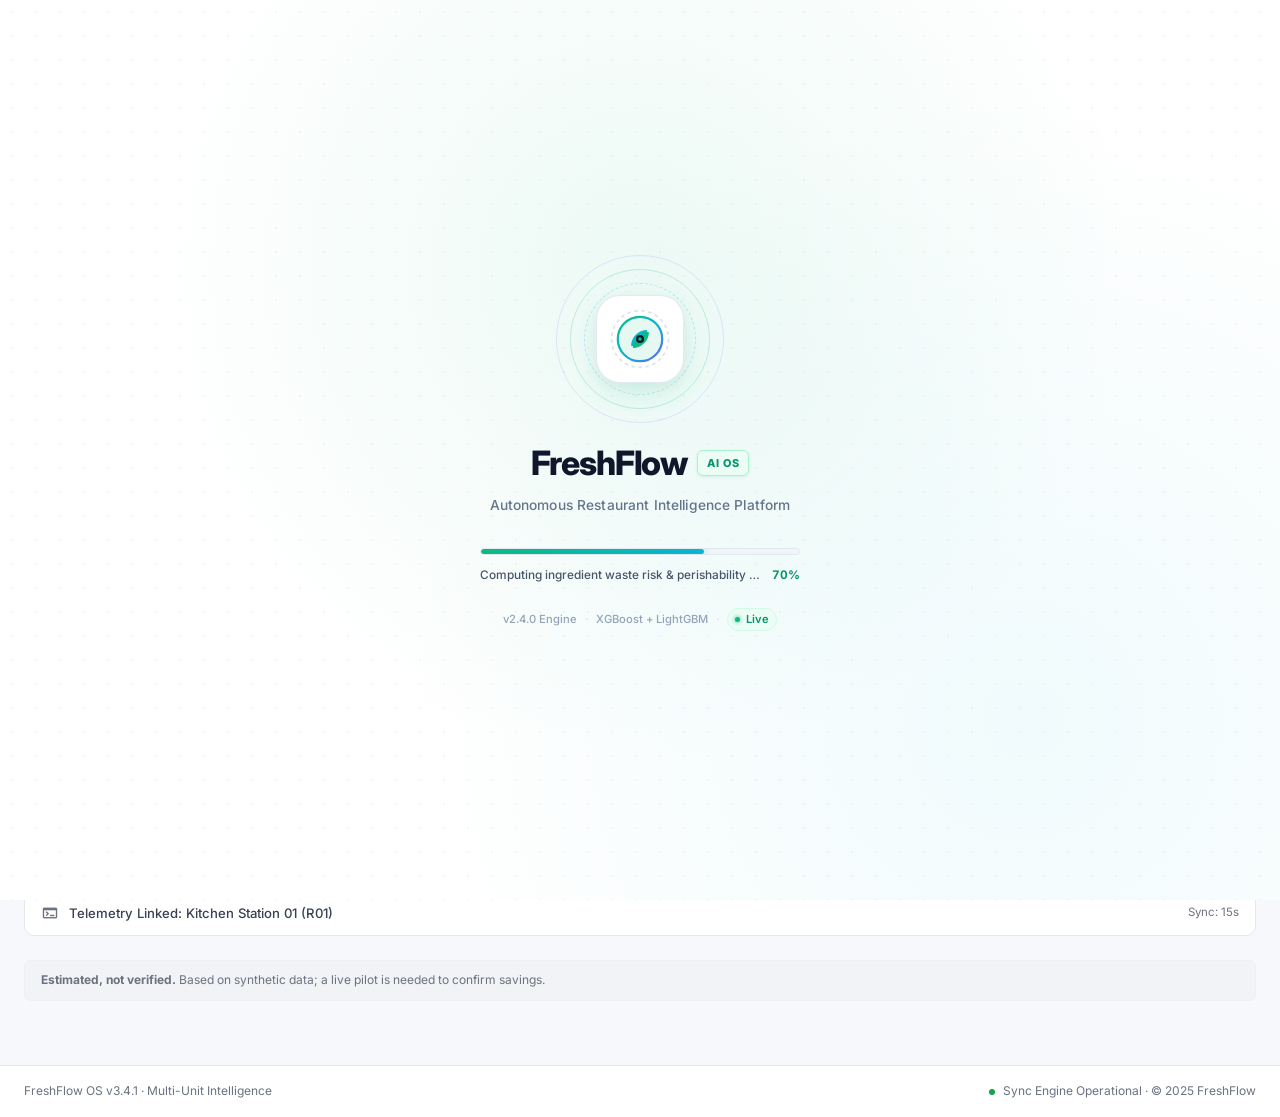
==== static/index.html @ 27aceacf "feat: FreshFlow AI restaurant intelligence platform with ML forecasting, executive dashboard, and li" ====
<!DOCTYPE html>
<html lang="en">
<head>
  <meta charset="utf-8"/>
  <meta name="viewport" content="width=device-width, initial-scale=1.0"/>
  <title>FreshFlow — Restaurant Intelligence</title>
  <meta name="description" content="FreshFlow ML-powered restaurant operations: demand forecasting, waste prevention, and intelligent purchasing."/>
  <link rel="preconnect" href="https://fonts.googleapis.com"/>
  <link rel="preconnect" href="https://fonts.gstatic.com" crossorigin=""/>
  <link href="https://fonts.googleapis.com/css2?family=Inter:wght@300;400;500;600;700&display=swap" rel="stylesheet"/>
  <link href="https://fonts.googleapis.com/css2?family=Material+Symbols+Outlined:opsz,wght,FILL,GRAD@20..48,100..700,0..1,-50..200" rel="stylesheet"/>
  <link href="/static/styles.css" rel="stylesheet"/>
</head>
<body>

<!-- APP LAUNCH SCREEN (3-Second Animated App Startup Symbol) -->
<div id="appLaunchScreen" class="app-launch-screen">
  <div class="launch-content">
    <div class="launch-symbol-container">
      <div class="launch-pulse-ring ring-1"></div>
      <div class="launch-pulse-ring ring-2"></div>
      <div class="launch-pulse-ring ring-3"></div>
      <div class="launch-symbol">
        <svg viewBox="0 0 72 72" fill="none" xmlns="http://www.w3.org/2000/svg" class="launch-svg">
          <defs>
            <linearGradient id="flowGrad" x1="0%" y1="0%" x2="100%" y2="100%">
              <stop offset="0%" stop-color="#10b981"/>
              <stop offset="50%" stop-color="#06b6d4"/>
              <stop offset="100%" stop-color="#6366f1"/>
            </linearGradient>
            <filter id="glowFilter" x="-20%" y="-20%" width="140%" height="140%">
              <feGaussianBlur stdDeviation="3" result="blur"/>
              <feComposite in="SourceGraphic" in2="blur" operator="over"/>
            </filter>
          </defs>
          <circle cx="36" cy="36" r="32" stroke="rgba(15, 23, 42, 0.12)" stroke-width="2" stroke-dasharray="4 4" class="launch-ring-spin"/>
          <circle cx="36" cy="36" r="25" fill="rgba(16, 185, 129, 0.1)" stroke="url(#flowGrad)" stroke-width="2.5" class="launch-ring-pulse"/>
          <path d="M26 44C26 34.0589 34.0589 26 44 26V32C37.3726 32 32 37.3726 32 44H26Z" fill="url(#flowGrad)"/>
          <path d="M46 28C46 37.9411 37.9411 46 28 46V40C34.6274 40 40 34.6274 40 28H46Z" fill="#10b981"/>
          <circle cx="36" cy="36" r="4.5" fill="#0f172a"/>
          <circle cx="36" cy="36" r="2" fill="#10b981"/>
        </svg>
      </div>
    </div>

    <div class="launch-brand">
      <div class="launch-title-row">
        <h1 class="launch-title">FreshFlow</h1>
        <span class="launch-ai-tag">AI OS</span>
      </div>
      <p class="launch-subtitle">Autonomous Restaurant Intelligence Platform</p>
    </div>

    <div class="launch-progress-wrap">
      <div class="launch-progress-bar">
        <div id="launchProgressFill" class="launch-progress-fill"></div>
      </div>
      <div class="launch-status-row">
        <span id="launchStatusText" class="launch-status-text">Initializing neural forecasting models...</span>
        <span id="launchPercent" class="launch-percent">0%</span>
      </div>
    </div>

    <div class="launch-meta">
      <span>v2.4.0 Engine</span>
      <span class="launch-meta-dot">·</span>
      <span>XGBoost + LightGBM</span>
      <span class="launch-meta-dot">·</span>
      <span class="launch-live-badge"><span class="badge-dot"></span>Live</span>
    </div>
  </div>
</div>

<!-- NATIVE APP SYSTEM BAR -->
<div class="app-system-bar">
  <div style="display:flex;align-items:center;gap:1rem;">
    <span class="sys-pill"><span class="sys-dot"></span> FRESHFLOW AI ENGINE v2.4</span>
    <span style="opacity:0.6;">·</span>
    <span style="opacity:0.8;">RESTAURANT INTELLIGENCE OS</span>
  </div>
  <div style="display:flex;align-items:center;gap:1rem;">
    <button class="replay-btn" type="button" onclick="window.triggerAppLaunch(3000)" title="Replay 3-second app startup animation">
      <span class="material-symbols-outlined" style="font-size:12px;">play_circle</span>
      Replay App Splash
    </button>
    <a href="/dashboard" class="replay-btn" style="text-decoration:none;" title="View Executive Dashboard"><span>Executive Dashboard &rarr;</span></a>
  </div>
</div>

<!-- HEADER -->
<header class="site-header">
  <div class="header-inner">
    <div class="header-row1">
      <div style="display:flex;align-items:center;gap:1.25rem;">
        <div class="brand" onclick="app.switchTab('home')">
          <div class="brand-icon"><span class="material-symbols-outlined" style="font-size:18px;">update</span></div>
          <div>
            <div class="brand-name">FreshFlow</div>
            <div class="brand-sub">Restaurant Intelligence</div>
          </div>
        </div>
        <span class="status-pill" style="display:none;" id="statusPill">
          <span class="status-dot"></span> ML Online
        </span>
        <span class="status-pill">
          <span class="status-dot"></span> ML Online
        </span>
      </div>

      <div class="header-actions">
        <select id="restaurantSelect" class="rest-select">
          <option value="R01">Restaurant A</option>
          <option value="R02">Restaurant B</option>
          <option value="all">All Locations</option>
        </select>
        <button id="btnRunAnalysis" class="btn btn-primary" type="button">
          <span class="material-symbols-outlined" style="font-size:16px;">refresh</span>
          Run Analysis
        </button>
        <button class="btn btn-ghost btn-icon" type="button" title="Notifications">
          <span class="material-symbols-outlined" style="font-size:18px;">notifications</span>
        </button>
        <div style="width:32px;height:32px;border-radius:50%;background:var(--accent);color:#fff;display:flex;align-items:center;justify-content:center;">
          <span class="material-symbols-outlined" style="font-size:16px;">person</span>
        </div>
      </div>
    </div>

    <nav class="tab-bar" id="mainNav">
      <button class="tab-btn active" data-tab="home" type="button">Home</button>
      <button class="tab-btn" data-tab="stock" type="button">Stock</button>
      <button class="tab-btn" data-tab="forecast" type="button">Forecast</button>
      <button class="tab-btn" data-tab="actions" type="button">
        Actions <span id="pendingActionsBadge" class="tab-badge">0</span>
      </button>
      <button class="tab-btn" data-tab="analytics" type="button">Analytics</button>
    </nav>
  </div>
</header>

<!-- MAIN -->
<main class="main-wrap">

  <!-- ======= TAB: HOME ======= -->
  <section id="tab-home" class="tab-content active">

    <!-- Page header -->
    <div class="page-header scroll-reveal">
      <div>
        <p style="font-size:0.72rem;font-weight:600;text-transform:uppercase;letter-spacing:0.06em;color:var(--text-3);margin-bottom:0.25rem;">
          Daily Intelligence &nbsp;·&nbsp; <span id="reportAsOfDate">—</span>
        </p>
        <h1 class="page-title">Tomorrow's Plan</h1>
        <p class="page-sub">Planning date: <strong id="reportPlanningDate">—</strong></p>
      </div>
      <div class="page-actions">
        <button id="btnQuickRefresh" class="btn btn-outline" type="button">
          <span class="material-symbols-outlined" style="font-size:15px;">refresh</span> Refresh
        </button>
        <button class="btn btn-outline" type="button" onclick="window.print()">
          <span class="material-symbols-outlined" style="font-size:15px;">ios_share</span> Export
        </button>
      </div>
    </div>

    <!-- KPIs -->
    <div class="kpi-grid">
      <div class="kpi-card scroll-reveal delay-1">
        <div class="kpi-label">Predicted Orders</div>
        <div id="kpiPredictedOrders" class="kpi-value">—</div>
        <div class="kpi-foot">
          <span>Dish demand forecast</span>
          <span class="kpi-trend up">↑ 8.4%</span>
        </div>
      </div>
      <div class="kpi-card scroll-reveal delay-2">
        <div class="kpi-label">At-Risk Ingredients</div>
        <div id="kpiIngredientsAtRisk" class="kpi-value danger">—</div>
        <div class="kpi-foot">
          <span>Expiry within 3 days</span>
          <span style="color:var(--danger);font-weight:600;">Action needed</span>
        </div>
      </div>
      <div class="kpi-card scroll-reveal delay-3">
        <div class="kpi-label">Recommended Purchase</div>
        <div id="kpiPurchaseValue" class="kpi-value">—</div>
        <div class="kpi-foot">
          <span>PO cutoff 07:00 AM</span>
          <span>Auto-drafted</span>
        </div>
      </div>
      <div class="kpi-card scroll-reveal delay-4">
        <div class="kpi-label">Waste Avoided (Est.)</div>
        <div id="kpiWasteAvoided" class="kpi-value success">—</div>
        <div class="kpi-foot">
          <span>Confidence Index</span>
          <span class="kpi-trend up" style="color:var(--success);">94.2%</span>
        </div>
      </div>
    </div>

    <!-- Priority banner -->
    <div class="priority-banner scroll-reveal">
      <div style="flex:1;min-width:0;">
        <div class="priority-tag">↑ Top Priority Recommendation</div>
        <div class="priority-title" id="priorityActionTitle">Loading…</div>
        <div class="priority-sub" id="priorityActionWhy">—</div>
      </div>
      <div style="display:flex;align-items:center;gap:1.25rem;flex-shrink:0;flex-wrap:wrap;">
        <div>
          <div style="font-size:0.67rem;color:var(--text-3);font-weight:600;text-transform:uppercase;letter-spacing:0.06em;">Avoidable Exposure</div>
          <div id="priorityActionCost" class="priority-cost">—</div>
        </div>
        <button class="btn btn-primary" onclick="app.switchTab('actions')" type="button">
          Review Actions <span class="material-symbols-outlined" style="font-size:14px;">arrow_forward</span>
        </button>
      </div>
    </div>

    <!-- Two column: risk + forecast preview -->
    <div class="two-col scroll-reveal">
      <!-- Waste risk -->
      <div class="card">
        <div class="card-header">
          <span class="card-title">
            <span style="width:7px;height:7px;border-radius:50%;background:var(--danger);display:inline-block;"></span>
            Highest Waste Risk
          </span>
          <button class="card-link" onclick="app.switchTab('stock')" type="button">
            View All <span class="material-symbols-outlined" style="font-size:13px;">arrow_forward</span>
          </button>
        </div>
        <div class="acc-list" id="homeRiskList">
          <div style="padding:2rem;text-align:center;color:var(--text-3);font-size:0.82rem;">Loading…</div>
        </div>
      </div>

      <!-- Demand forecast -->
      <div class="card">
        <div class="card-header">
          <span class="card-title">
            <span style="width:7px;height:7px;border-radius:50%;background:var(--accent);display:inline-block;"></span>
            High Demand Dishes
          </span>
          <button class="card-link" onclick="app.switchTab('forecast')" type="button">
            View All <span class="material-symbols-outlined" style="font-size:13px;">arrow_forward</span>
          </button>
        </div>
        <div class="acc-list" id="homeForecastList">
          <div style="padding:2rem;text-align:center;color:var(--text-3);font-size:0.82rem;">Loading…</div>
        </div>
      </div>
    </div>

    <!-- Demand histogram -->
    <div class="card chart-card scroll-reveal">
      <div class="card-header">
        <span class="card-title">Hourly Demand Distribution</span>
        <span style="font-size:0.72rem;color:var(--text-3);">vs Kitchen Prep Window</span>
      </div>
      <div class="chart-bars" id="demandHistogram">
        <!-- Bars injected below -->
      </div>
      <div class="chart-labels" id="demandHistogramLabels"></div>
    </div>

    <!-- Telemetry strip -->
    <div style="display:flex;align-items:center;justify-content:space-between;padding:0.75rem 1rem;background:var(--bg-card);border:1px solid var(--border);border-radius:var(--radius-md);margin-bottom:1.5rem;" class="scroll-reveal">
      <div style="display:flex;align-items:center;gap:0.65rem;">
        <span class="material-symbols-outlined" style="color:var(--text-3);font-size:18px;">terminal</span>
        <span style="font-size:0.82rem;font-weight:500;color:var(--text-2);">Telemetry Linked: Kitchen Station 01 (R01)</span>
      </div>
      <span style="font-size:0.72rem;color:var(--text-3);">Sync: 15s</span>
    </div>

    <div class="disclaimer scroll-reveal" id="reportNoteText">
      <strong>Estimated, not verified.</strong> Based on synthetic data; a live pilot is needed to confirm savings.
    </div>
  </section>


  <!-- ======= TAB: STOCK ======= -->
  <section id="tab-stock" class="tab-content">
    <div class="page-header scroll-reveal">
      <div>
        <h1 class="page-title">Stock &amp; Expiry</h1>
        <p class="page-sub">Risk-scored closing stock and shelf-life tracker</p>
      </div>
      <div class="page-actions">
        <button class="btn btn-outline" onclick="app.openModal('modalAddStock')" type="button">
          <span class="material-symbols-outlined" style="font-size:15px;">add_box</span> Add Stock
        </button>
        <button class="btn btn-danger-outline" onclick="app.openModal('modalRecordWaste')" type="button">
          <span class="material-symbols-outlined" style="font-size:15px;">delete</span> Log Waste
        </button>
      </div>
    </div>

    <div class="filter-row scroll-reveal">
      <div class="search-input-wrap">
        <span class="material-symbols-outlined" style="font-size:16px;color:var(--text-4);">search</span>
        <input id="inventorySearch" type="text" placeholder="Search ingredient…"/>
      </div>
      <select id="inventoryCategoryFilter" class="form-select">
        <option value="all">All Categories</option>
        <option value="Dairy">Dairy</option>
        <option value="Produce">Produce</option>
        <option value="Dry">Dry Goods</option>
      </select>
      <select id="inventoryRiskFilter" class="form-select">
        <option value="all">All Risk Levels</option>
        <option value="High">High Risk</option>
        <option value="Medium">Medium Risk</option>
        <option value="Low">Low Risk</option>
      </select>
    </div>

    <div class="card scroll-reveal">
      <div class="card-header">
        <span class="card-title">Inventory — <span id="stockCountLabel" style="color:var(--text-3);font-weight:400;">all items</span></span>
      </div>
      <div class="acc-list" id="inventoryAccList">
        <div style="padding:2.5rem;text-align:center;color:var(--text-3);font-size:0.82rem;">Loading stock balances…</div>
      </div>
    </div>
  </section>


  <!-- ======= TAB: FORECAST ======= -->
  <section id="tab-forecast" class="tab-content">
    <div class="page-header scroll-reveal">
      <div>
        <h1 class="page-title">Demand &amp; Prep Forecast</h1>
        <p class="page-sub">Poisson + Quantile Regressor · 80% confidence intervals</p>
      </div>
      <div class="page-actions">
        <button class="btn btn-outline" onclick="app.toggleSimulator()" type="button">
          <span class="material-symbols-outlined" style="font-size:15px;">tune</span> What-If Simulator
        </button>
      </div>
    </div>

    <!-- Simulator (collapsed by default) -->
    <div id="simulatorCard" class="card section-gap" style="display:none;">
      <div class="card-header">
        <span class="card-title">
          <span class="material-symbols-outlined" style="font-size:16px;color:var(--text-3);">psychology</span>
          What-If Demand Simulator
        </span>
        <button class="btn btn-ghost btn-sm" onclick="app.toggleSimulator()" type="button">Close</button>
      </div>
      <div style="padding:1.25rem;">
        <div style="display:grid;grid-template-columns:repeat(auto-fit,minmax(170px,1fr));gap:0.85rem;margin-bottom:1rem;">
          <div class="form-group">
            <label class="form-label">Restaurant</label>
            <select id="simRestId" class="form-select-full">
              <option value="R01">Restaurant A</option>
              <option value="R02">Restaurant B</option>
            </select>
          </div>
          <div class="form-group">
            <label class="form-label">Dish</label>
            <select id="simDishId" class="form-select-full">
              <option value="D01">Paneer Tikka</option>
              <option value="D02">Dal Makhani</option>
              <option value="D03">Veg Biryani</option>
              <option value="D04">Butter Naan</option>
              <option value="D05">Chole Bhature</option>
              <option value="D06">Palak Paneer</option>
              <option value="D07">Jeera Rice</option>
              <option value="D08">Masala Dosa</option>
              <option value="D09">Veg Thali</option>
              <option value="D10">Samosa Chaat</option>
            </select>
          </div>
          <div class="form-group">
            <label class="form-label">Target Date</label>
            <input id="simDate" type="date" value="2026-01-01" class="form-input"/>
          </div>
          <div class="form-group">
            <label class="form-label">Selling Price (₹)</label>
            <input id="simPrice" type="number" placeholder="Default list price" class="form-input"/>
          </div>
          <div class="form-group">
            <label class="form-label">Avg Temp (°C)</label>
            <input id="simTemp" type="number" value="24.0" step="0.5" class="form-input"/>
          </div>
          <div class="form-group">
            <label class="form-label">Rainfall (mm)</label>
            <input id="simRain" type="number" value="0.0" step="1.0" class="form-input"/>
          </div>
          <div class="form-group" style="justify-content:flex-end;gap:0.5rem;padding-top:1.25rem;">
            <label style="display:flex;align-items:center;gap:0.4rem;font-size:0.78rem;cursor:pointer;">
              <input id="simPromo" type="checkbox"/> Promo Active
            </label>
            <label style="display:flex;align-items:center;gap:0.4rem;font-size:0.78rem;cursor:pointer;">
              <input id="simHoliday" type="checkbox"/> Holiday
            </label>
          </div>
        </div>
        <div style="display:flex;justify-content:flex-end;">
          <button id="btnRunSimulator" class="btn btn-primary" onclick="app.runDemandSimulator()" type="button">
            <span class="material-symbols-outlined" style="font-size:15px;">play_arrow</span> Run Prediction
          </button>
        </div>
        <div id="simResultBox" style="display:none;margin-top:1rem;padding:1rem;background:var(--bg-subtle);border-radius:var(--radius-md);border:1px solid var(--border-light);">
          <div style="display:flex;justify-content:space-between;align-items:center;margin-bottom:0.75rem;">
            <span id="simResultDishName" style="font-weight:600;font-size:0.9rem;color:var(--text-1);">—</span>
            <span id="simResultConfidence" class="badge badge-dark">—</span>
          </div>
          <div style="display:grid;grid-template-columns:repeat(auto-fit,minmax(130px,1fr));gap:0.75rem;text-align:center;">
            <div><div style="font-size:0.65rem;color:var(--text-4);font-weight:600;text-transform:uppercase;letter-spacing:0.05em;">Median</div><div id="simResultMedian" style="font-size:1.5rem;font-weight:700;color:var(--text-1);">—</div></div>
            <div><div style="font-size:0.65rem;color:var(--text-4);font-weight:600;text-transform:uppercase;letter-spacing:0.05em;">80% Range</div><div id="simResultRange" style="font-size:1.5rem;font-weight:700;color:var(--text-1);">—</div></div>
            <div><div style="font-size:0.65rem;color:var(--text-4);font-weight:600;text-transform:uppercase;letter-spacing:0.05em;">Total Prep</div><div id="simResultPrep" style="font-size:1.5rem;font-weight:700;color:var(--text-1);">—</div></div>
            <div><div style="font-size:0.65rem;color:var(--text-4);font-weight:600;text-transform:uppercase;letter-spacing:0.05em;">Cook Now</div><div id="simResultBatch" style="font-size:1.5rem;font-weight:700;color:var(--text-1);">—</div></div>
          </div>
        </div>
      </div>
    </div>

    <!-- Dish Forecast accordion -->
    <div class="card section-gap scroll-reveal">
      <div class="card-header">
        <span class="card-title">Dish Demand Forecast &amp; Prep Plan</span>
        <select id="forecastCategoryFilter" class="form-select" style="height:28px;font-size:0.75rem;">
          <option value="all">All</option>
          <option value="Starter">Starters</option>
          <option value="Main Course">Main Course</option>
          <option value="Rice &amp; Biryani">Rice</option>
          <option value="Breads">Breads</option>
          <option value="Combos">Combos</option>
        </select>
      </div>
      <div class="acc-list" id="forecastAccList">
        <div style="padding:2rem;text-align:center;color:var(--text-3);font-size:0.82rem;">Loading forecasts…</div>
      </div>
    </div>

    <!-- Purchase plan accordion -->
    <div class="card scroll-reveal">
      <div class="card-header">
        <span class="card-title">Recipe-Driven Purchase Plan</span>
        <span id="totalPurchaseValueBadge" class="badge badge-dark">Total: ₹0.00</span>
      </div>
      <div class="acc-list" id="purchasePlanAccList">
        <div style="padding:2rem;text-align:center;color:var(--text-3);font-size:0.82rem;">Loading purchase plan…</div>
      </div>
    </div>
  </section>


  <!-- ======= TAB: ACTIONS ======= -->
  <section id="tab-actions" class="tab-content">
    <div class="page-header scroll-reveal">
      <div>
        <h1 class="page-title">Operational Actions</h1>
        <p class="page-sub">Ranked interventions · Avoidable cost × Feasibility</p>
      </div>
      <div class="page-actions">
        <button class="btn btn-outline" onclick="app.resetActions()" type="button">
          <span class="material-symbols-outlined" style="font-size:15px;">restart_alt</span> Reset All
        </button>
      </div>
    </div>

    <div class="stat-strip scroll-reveal">
      <div class="stat-item">
        <div class="stat-label">Pending</div>
        <div id="actionsPendingCount" class="stat-val">0</div>
      </div>
      <div style="width:1px;height:32px;background:var(--border);"></div>
      <div class="stat-item">
        <div class="stat-label">Completed</div>
        <div id="actionsCompletedCount" class="stat-val success">0</div>
      </div>
      <div style="width:1px;height:32px;background:var(--border);"></div>
      <div class="stat-item">
        <div class="stat-label">Captured Savings</div>
        <div id="actionsCapturedSavings" class="stat-val success">₹0.00</div>
      </div>
    </div>

    <div class="filter-row scroll-reveal">
      <select id="actionTypeFilter" class="form-select">
        <option value="all">All Types</option>
        <option value="use_existing_stock">Use Existing Stock</option>
        <option value="hold_purchase">Hold Purchase</option>
        <option value="stage_preparation">Stage Preparation</option>
      </select>
      <select id="actionStatusFilter" class="form-select">
        <option value="all">All Statuses</option>
        <option value="pending" selected>Pending</option>
        <option value="completed">Completed</option>
        <option value="deferred">Deferred</option>
        <option value="dismissed">Dismissed</option>
      </select>
    </div>

    <div class="card scroll-reveal">
      <div class="acc-list" id="actionsContainer">
        <div style="padding:2rem;text-align:center;color:var(--text-3);font-size:0.82rem;">Loading actions…</div>
      </div>
    </div>
  </section>


  <!-- ======= TAB: ANALYTICS ======= -->
  <section id="tab-analytics" class="tab-content">
    <div class="page-header scroll-reveal">
      <div>
        <h1 class="page-title">Performance Analytics</h1>
        <p class="page-sub">Waste breakdown · Demand history · Model benchmarks</p>
      </div>
    </div>

    <!-- Benchmark cards -->
    <div class="benchmark-grid scroll-reveal">
      <div class="card" style="padding:1.25rem;">
        <div style="font-size:0.7rem;font-weight:700;text-transform:uppercase;letter-spacing:0.06em;color:var(--text-3);margin-bottom:0.75rem;">Model 1 — Demand Forecast <span class="badge badge-dark" style="margin-left:0.35rem;">GBM Poisson</span></div>
        <div class="metric-row"><span class="metric-key">Test WAPE</span><span class="metric-val success">17.6%</span></div>
        <div class="metric-row"><span class="metric-key">Test MAE</span><span class="metric-val">4.90 orders</span></div>
        <div class="metric-row"><span class="metric-key">80% Interval Coverage</span><span class="metric-val">74.4%</span></div>
        <p style="font-size:0.72rem;color:var(--text-3);margin-top:0.65rem;">Outperforms 28d Moving Average (20.4%) and Seasonal Naive (25.4%).</p>
      </div>
      <div class="card" style="padding:1.25rem;">
        <div style="font-size:0.7rem;font-weight:700;text-transform:uppercase;letter-spacing:0.06em;color:var(--text-3);margin-bottom:0.75rem;">Model 2 — Ingredient Risk <span class="badge badge-dark" style="margin-left:0.35rem;">GBM Classifier</span></div>
        <div class="metric-row"><span class="metric-key">ROC-AUC</span><span class="metric-val success">0.9133</span></div>
        <div class="metric-row"><span class="metric-key">PR-AUC</span><span class="metric-val success">0.8506</span></div>
        <div class="metric-row"><span class="metric-key">Brier Score</span><span class="metric-val">0.101</span></div>
        <p style="font-size:0.72rem;color:var(--text-3);margin-top:0.65rem;">Beats heuristic days-to-expiry (0.878) and stock cover checks (0.243).</p>
      </div>
      <div class="card" style="padding:1.25rem;">
        <div style="font-size:0.7rem;font-weight:700;text-transform:uppercase;letter-spacing:0.06em;color:var(--text-3);margin-bottom:0.75rem;">Engine 3 — Recipe Planning <span class="badge badge-neutral" style="margin-left:0.35rem;">Deterministic</span></div>
        <div class="metric-row"><span class="metric-key">With Prep Yield Loss</span><span class="metric-val success">0.1% error</span></div>
        <div class="metric-row"><span class="metric-key">Without Yield Loss</span><span class="metric-val danger">5.8% error</span></div>
        <div class="metric-row"><span class="metric-key">Safety Buffer</span><span class="metric-val">+10% on Median</span></div>
        <p style="font-size:0.72rem;color:var(--text-3);margin-top:0.65rem;">Incorporates culinary losses, MOQs, and delivery lead times.</p>
      </div>
    </div>

    <div class="two-col scroll-reveal">
      <!-- Waste by reason -->
      <div class="card" style="padding:1.25rem;">
        <div style="display:flex;align-items:center;justify-content:space-between;margin-bottom:1rem;">
          <span style="font-size:0.88rem;font-weight:600;color:var(--text-1);">Waste by Reason</span>
          <span id="totalWasteCostLabel" style="font-size:0.8rem;font-weight:700;color:var(--danger);">Total: ₹0.00</span>
        </div>
        <div class="progress-bar-wrap" id="wasteReasonContainer">
          <div style="color:var(--text-3);font-size:0.82rem;">Loading…</div>
        </div>
      </div>

      <!-- Top wasted ingredients -->
      <div class="card">
        <div class="card-header">
          <span class="card-title">Top Wasted Ingredients</span>
        </div>
        <div class="acc-list" id="wasteIngAccList">
          <div style="padding:2rem;text-align:center;color:var(--text-3);font-size:0.82rem;">Loading…</div>
        </div>
      </div>
    </div>

    <!-- Demand trend chart -->
    <div class="card scroll-reveal">
      <div class="card-header">
        <span class="card-title">30-Day Demand History</span>
        <span style="font-size:0.72rem;color:var(--text-3);">Day-of-week seasonality</span>
      </div>
      <div class="trend-wrap" id="demandTrendChart">
        <div style="color:var(--text-3);font-size:0.82rem;text-align:center;width:100%;padding:1rem;">Loading…</div>
      </div>
    </div>
  </section>

</main>

<!-- FOOTER -->
<footer class="site-footer">
  <div class="footer-inner">
    <span>FreshFlow OS v3.4.1 · Multi-Unit Intelligence</span>
    <span style="display:flex;align-items:center;gap:0.5rem;">
      <span style="width:6px;height:6px;border-radius:50%;background:var(--success);display:inline-block;"></span>
      Sync Engine Operational · © 2025 FreshFlow
    </span>
  </div>
</footer>

<!-- MODALS -->
<div id="modalAddStock" class="modal-backdrop" style="display:none;">
  <div class="modal-box">
    <div class="modal-header">
      <span class="modal-title">Add Stock / Receive Delivery</span>
      <button class="btn btn-ghost btn-icon btn-sm" onclick="app.closeModal('modalAddStock')" type="button">&times;</button>
    </div>
    <div class="modal-body">
      <div class="form-group">
        <label class="form-label">Restaurant</label>
        <select id="modalAddStockRest" class="form-select-full">
          <option value="R01">Restaurant A (R01)</option>
          <option value="R02">Restaurant B (R02)</option>
        </select>
      </div>
      <div class="form-group">
        <label class="form-label">Ingredient</label>
        <select id="modalAddStockIng" class="form-select-full"></select>
      </div>
      <div class="form-group">
        <label class="form-label">Quantity Added</label>
        <input id="modalAddStockQty" type="number" min="0.1" step="0.5" value="5.0" class="form-input"/>
      </div>
      <div class="form-group">
        <label class="form-label">Days to Expiry (optional)</label>
        <input id="modalAddStockExp" type="number" placeholder="e.g. 7" class="form-input"/>
      </div>
    </div>
    <div class="modal-footer">
      <button class="btn btn-ghost" onclick="app.closeModal('modalAddStock')" type="button">Cancel</button>
      <button class="btn btn-primary" onclick="app.submitAddStock()" type="button">Confirm Stock</button>
    </div>
  </div>
</div>

<div id="modalRecordWaste" class="modal-backdrop" style="display:none;">
  <div class="modal-box">
    <div class="modal-header">
      <span class="modal-title">Record Waste Event</span>
      <button class="btn btn-ghost btn-icon btn-sm" onclick="app.closeModal('modalRecordWaste')" type="button">&times;</button>
    </div>
    <div class="modal-body">
      <div class="form-group">
        <label class="form-label">Restaurant</label>
        <select id="modalWasteRest" class="form-select-full">
          <option value="R01">Restaurant A (R01)</option>
          <option value="R02">Restaurant B (R02)</option>
        </select>
      </div>
      <div class="form-group">
        <label class="form-label">Ingredient</label>
        <select id="modalWasteIng" class="form-select-full"></select>
      </div>
      <div class="form-group">
        <label class="form-label">Discard Quantity</label>
        <input id="modalWasteQty" type="number" min="0.1" step="0.1" value="1.0" class="form-input"/>
      </div>
      <div class="form-group">
        <label class="form-label">Reason</label>
        <select id="modalWasteReason" class="form-select-full">
          <option value="expired">Batch Expired</option>
          <option value="spoilage">Chiller Spoilage</option>
          <option value="over-prep">Over-preparation</option>
        </select>
      </div>
      <div class="form-group">
        <label class="form-label">Notes (optional)</label>
        <input id="modalWasteNotes" type="text" placeholder="e.g. Found past expiry in chiller" class="form-input"/>
      </div>
    </div>
    <div class="modal-footer">
      <button class="btn btn-ghost" onclick="app.closeModal('modalRecordWaste')" type="button">Cancel</button>
      <button class="btn btn-danger-outline" onclick="app.submitRecordWaste()" style="background:var(--danger);color:#fff;border-color:transparent;" type="button">Log Waste</button>
    </div>
  </div>
</div>

<!-- Toast -->
<div id="toast" class="toast" style="display:none;"></div>

<script src="/static/app.js"></script>
</body>
</html>
---- static/styles.css ----
/* ==========================================================================
   FreshFlow � Minimal Clean Design System
   Monochromatic � Structured � Scrollytelling
   ========================================================================== */

@import url('https://fonts.googleapis.com/css2?family=Inter:wght@300;400;500;600;700&display=swap');

:root {
  --font-sans: 'Inter', -apple-system, BlinkMacSystemFont, sans-serif;

  --bg:         #f7f8fa;
  --bg-card:    #ffffff;
  --bg-row:     #fbfcfd;
  --bg-subtle:  #f1f3f6;

  --border:     #e4e7ec;
  --border-light: #edf0f4;

  --text-1:     #111827;
  --text-2:     #374151;
  --text-3:     #6b7280;
  --text-4:     #9ca3af;

  --accent:     #111827;
  --accent-soft: rgba(17, 24, 39, 0.07);

  --danger:     #dc2626;
  --danger-soft: rgba(220, 38, 38, 0.07);

  --warn:       #d97706;
  --warn-soft:  rgba(217, 119, 6, 0.08);

  --success:    #16a34a;
  --success-soft: rgba(22, 163, 74, 0.08);

  --radius-sm: 6px;
  --radius-md: 10px;
  --radius-lg: 14px;
  --radius-pill: 9999px;

  --shadow-xs: 0 1px 2px rgba(0,0,0,0.04);
  --shadow-sm: 0 1px 4px rgba(0,0,0,0.06), 0 1px 2px rgba(0,0,0,0.04);
  --shadow-md: 0 4px 12px rgba(0,0,0,0.07), 0 1px 3px rgba(0,0,0,0.04);
}

*, *::before, *::after { box-sizing: border-box; margin: 0; padding: 0; }
html { scroll-behavior: smooth; }

body {
  font-family: var(--font-sans);
  background-color: #f6f8fb;
  background-image: 
    radial-gradient(at 0% 0%, rgba(16, 185, 129, 0.05) 0px, transparent 40%),
    radial-gradient(at 100% 0%, rgba(99, 102, 241, 0.05) 0px, transparent 40%),
    radial-gradient(at 50% 100%, rgba(16, 185, 129, 0.04) 0px, transparent 50%),
    radial-gradient(rgba(17, 24, 39, 0.065) 1px, transparent 1px);
  background-size: 100% 100%, 100% 100%, 100% 100%, 22px 22px;
  background-attachment: fixed;
  color: var(--text-2);
  line-height: 1.55;
  -webkit-font-smoothing: antialiased;
  min-height: 100vh;
  overflow-x: hidden;
}

::-webkit-scrollbar { width: 6px; height: 6px; }
::-webkit-scrollbar-track { background: transparent; }
::-webkit-scrollbar-thumb { background: #d1d5db; border-radius: var(--radius-pill); }
::-webkit-scrollbar-thumb:hover { background: #9ca3af; }

/* HEADER */
.site-header {
  position: sticky; top: 0; z-index: 50;
  background: rgba(247, 248, 250, 0.94);
  backdrop-filter: blur(20px);
  -webkit-backdrop-filter: blur(20px);
  border-bottom: 1px solid var(--border);
}
.header-inner { max-width: 1280px; margin: 0 auto; padding: 0 1.5rem; }
.header-row1 {
  display: flex; align-items: center;
  justify-content: space-between; height: 56px; gap: 1rem;
}
.brand { display: flex; align-items: center; gap: 0.65rem; cursor: pointer; text-decoration: none; }
.brand-icon {
  width: 32px; height: 32px; background: var(--accent); color: #fff;
  border-radius: var(--radius-sm); display: flex; align-items: center; justify-content: center; font-size: 16px;
}
.brand-name { font-size: 1rem; font-weight: 700; color: var(--text-1); letter-spacing: -0.02em; }
.brand-sub { font-size: 0.65rem; font-weight: 600; color: var(--text-3); text-transform: uppercase; letter-spacing: 0.06em; }
.status-pill {
  display: inline-flex; align-items: center; gap: 0.4rem; font-size: 0.72rem; font-weight: 600;
  color: var(--success); background: var(--success-soft); border: 1px solid rgba(22,163,74,0.18);
  padding: 0.2rem 0.6rem; border-radius: var(--radius-pill);
}
.status-dot { width: 6px; height: 6px; border-radius: 50%; background: var(--success); animation: blink 2s ease-in-out infinite; }
@keyframes blink { 0%,100% { opacity:1; } 50% { opacity:0.4; } }
.header-actions { display: flex; align-items: center; gap: 0.5rem; }
.rest-select {
  font-family: var(--font-sans); font-size: 0.8rem; font-weight: 500;
  height: 34px; padding: 0 0.75rem; border: 1px solid var(--border);
  border-radius: var(--radius-sm); background: var(--bg-card); color: var(--text-1);
  outline: none; cursor: pointer; transition: border-color 0.15s;
}
.rest-select:focus { border-color: var(--accent); }

/* BUTTONS */
.btn {
  display: inline-flex; align-items: center; gap: 0.35rem;
  font-family: var(--font-sans); font-size: 0.8rem; font-weight: 600;
  height: 34px; padding: 0 0.9rem; border-radius: var(--radius-sm);
  border: 1px solid transparent; cursor: pointer;
  transition: all 0.15s cubic-bezier(0.16,1,0.3,1); white-space: nowrap;
}
.btn:active { transform: scale(0.98); }
.btn-primary { background: var(--accent); color: #fff; }
.btn-primary:hover { opacity: 0.88; }
.btn-ghost { background: transparent; color: var(--text-3); }
.btn-ghost:hover { background: var(--bg-subtle); color: var(--text-1); }
.btn-outline { background: var(--bg-card); color: var(--text-2); border-color: var(--border); }
.btn-outline:hover { border-color: var(--text-3); }
.btn-danger-outline { background: transparent; color: var(--danger); border-color: rgba(220,38,38,0.25); }
.btn-danger-outline:hover { background: var(--danger-soft); }
.btn-sm { height: 28px; padding: 0 0.65rem; font-size: 0.75rem; }
.btn-icon { width: 34px; padding: 0; justify-content: center; }

/* TAB BAR */
.tab-bar {
  display: flex; align-items: center; border-top: 1px solid var(--border-light);
  overflow-x: auto; scrollbar-width: none;
}
.tab-bar::-webkit-scrollbar { display: none; }
.tab-btn {
  display: inline-flex; align-items: center; gap: 0.4rem;
  padding: 0 1rem; height: 40px; font-size: 0.82rem; font-weight: 500;
  color: var(--text-3); background: transparent; border: none;
  border-bottom: 2px solid transparent; cursor: pointer;
  transition: color 0.15s, border-color 0.15s; white-space: nowrap;
}
.tab-btn:hover { color: var(--text-1); }
.tab-btn.active { color: var(--text-1); font-weight: 600; border-bottom-color: var(--text-1); }
.tab-badge {
  display: inline-flex; align-items: center; justify-content: center;
  min-width: 18px; height: 18px; padding: 0 5px; font-size: 0.65rem;
  font-weight: 700; border-radius: var(--radius-pill); background: var(--warn); color: #fff;
}

/* LAYOUT */
.main-wrap { max-width: 1280px; margin: 0 auto; padding: 2rem 1.5rem 4rem; }

/* TAB TRANSITIONS */
.tab-content { display: none; opacity: 0; }
.tab-content.active { display: block; animation: tabIn 0.3s cubic-bezier(0.16,1,0.3,1) forwards; }
@keyframes tabIn {
  from { opacity:0; transform: translateY(10px); }
  to   { opacity:1; transform: translateY(0); }
}

/* SCROLLYTELLING */
.scroll-reveal {
  opacity: 0; transform: translateY(24px);
  transition: opacity 0.55s cubic-bezier(0.16,1,0.3,1), transform 0.55s cubic-bezier(0.16,1,0.3,1);
}
.scroll-reveal.in-view { opacity: 1; transform: translateY(0); }
.scroll-reveal.delay-1 { transition-delay: 0.08s; }
.scroll-reveal.delay-2 { transition-delay: 0.16s; }
.scroll-reveal.delay-3 { transition-delay: 0.24s; }
.scroll-reveal.delay-4 { transition-delay: 0.32s; }

/* PAGE HEADER */
.page-header { display: flex; align-items: flex-start; justify-content: space-between; gap: 1rem; margin-bottom: 1.75rem; flex-wrap: wrap; }
.page-title { font-size: 1.45rem; font-weight: 700; color: var(--text-1); letter-spacing: -0.025em; line-height: 1.2; }
.page-sub { font-size: 0.82rem; color: var(--text-3); margin-top: 0.2rem; }
.page-actions { display: flex; align-items: center; gap: 0.5rem; flex-shrink: 0; }

/* KPI GRID */
.kpi-grid { display: grid; grid-template-columns: repeat(auto-fit, minmax(210px, 1fr)); gap: 1rem; margin-bottom: 1.5rem; }
.kpi-card {
  background: var(--bg-card); border: 1px solid var(--border);
  border-radius: var(--radius-md); padding: 1.25rem;
  box-shadow: var(--shadow-xs); transition: box-shadow 0.2s, transform 0.2s;
}
.kpi-card:hover { box-shadow: var(--shadow-md); transform: translateY(-2px); }
.kpi-label { font-size: 0.7rem; font-weight: 600; color: var(--text-3); text-transform: uppercase; letter-spacing: 0.06em; }
.kpi-value { font-size: 2rem; font-weight: 700; color: var(--text-1); letter-spacing: -0.04em; line-height: 1.1; margin: 0.35rem 0; }
.kpi-value.danger { color: var(--danger); }
.kpi-value.success { color: var(--success); }
.kpi-foot { font-size: 0.72rem; color: var(--text-3); display: flex; align-items: center; justify-content: space-between; }
.kpi-trend { display: inline-flex; align-items: center; gap: 0.2rem; font-size: 0.72rem; font-weight: 600; }
.kpi-trend.up { color: var(--success); }
.kpi-trend.down { color: var(--danger); }

/* PRIORITY BANNER */
.priority-banner {
  background: var(--bg-card); border: 1px solid var(--border);
  border-left: 3px solid var(--warn); border-radius: var(--radius-md);
  padding: 1.1rem 1.35rem; margin-bottom: 1.5rem;
  display: flex; align-items: center; justify-content: space-between;
  gap: 1rem; flex-wrap: wrap; box-shadow: var(--shadow-xs);
}
.priority-tag { font-size: 0.67rem; font-weight: 700; text-transform: uppercase; letter-spacing: 0.07em; color: var(--warn); margin-bottom: 0.15rem; }
.priority-title { font-size: 0.95rem; font-weight: 600; color: var(--text-1); }
.priority-sub { font-size: 0.8rem; color: var(--text-3); margin-top: 0.1rem; }
.priority-cost { font-size: 1.25rem; font-weight: 700; color: var(--danger); letter-spacing: -0.03em; white-space: nowrap; }

/* CARD */
.card { background: var(--bg-card); border: 1px solid var(--border); border-radius: var(--radius-md); box-shadow: var(--shadow-xs); overflow: hidden; }
.card-header { display: flex; align-items: center; justify-content: space-between; padding: 0.85rem 1.25rem; border-bottom: 1px solid var(--border-light); }
.card-title { font-size: 0.88rem; font-weight: 600; color: var(--text-1); display: flex; align-items: center; gap: 0.5rem; }
.card-link { font-size: 0.75rem; font-weight: 600; color: var(--text-3); text-decoration: none; display: flex; align-items: center; gap: 0.2rem; transition: color 0.15s; background: none; border: none; cursor: pointer; font-family: var(--font-sans); }
.card-link:hover { color: var(--text-1); }
.two-col { display: grid; grid-template-columns: 1fr 1fr; gap: 1rem; margin-bottom: 1.5rem; }
@media (max-width: 860px) { .two-col { grid-template-columns: 1fr; } }

/* DEMAND CHART */
.chart-card { margin-bottom: 1.5rem; }
.chart-bars { display: flex; align-items: flex-end; gap: 4px; height: 72px; padding: 0 1.25rem; }
.chart-bar-col { flex: 1; min-width: 14px; display: flex; flex-direction: column; align-items: center; height: 100%; justify-content: flex-end; }
.chart-bar { width: 100%; background: var(--border); border-radius: 3px 3px 0 0; position: relative; transition: background 0.2s; min-height: 4px; }
.chart-bar-fill { position: absolute; bottom: 0; left: 0; right: 0; background: var(--accent); border-radius: 3px 3px 0 0; opacity: 0.65; min-height: 4px; }
.chart-bar-col:hover .chart-bar { background: var(--bg-subtle); }
.chart-bar-col:hover .chart-bar-fill { opacity: 1; }
.chart-labels { display: flex; justify-content: space-between; padding: 0.4rem 1.25rem 1rem; font-size: 0.65rem; color: var(--text-4); }

/* ACCORDION ROWS */
.acc-list { border-top: 1px solid var(--border-light); }
.acc-item { border-bottom: 1px solid var(--border-light); }
.acc-trigger {
  width: 100%; display: flex; align-items: center; justify-content: space-between;
  padding: 0.85rem 1.25rem; background: none; border: none; cursor: pointer;
  font-family: var(--font-sans); text-align: left; transition: background 0.15s; gap: 0.75rem;
}
.acc-trigger:hover { background: var(--bg-row); }
.acc-trigger-left { display: flex; align-items: center; gap: 0.75rem; flex: 1; min-width: 0; }
.acc-name { font-size: 0.85rem; font-weight: 600; color: var(--text-1); white-space: nowrap; overflow: hidden; text-overflow: ellipsis; }
.acc-meta { font-size: 0.75rem; color: var(--text-3); white-space: nowrap; }
.acc-trigger-right { display: flex; align-items: center; gap: 0.65rem; flex-shrink: 0; }
.acc-chevron { width: 16px; height: 16px; color: var(--text-4); transition: transform 0.2s; flex-shrink: 0; }
.acc-item.open .acc-chevron { transform: rotate(180deg); }
.acc-body { display: none; padding: 0 1.25rem 1rem; background: var(--bg-row); border-top: 1px solid var(--border-light); }
.acc-item.open .acc-body { display: block; }
.acc-detail-grid { display: grid; grid-template-columns: repeat(auto-fill, minmax(150px, 1fr)); gap: 0.75rem 1.25rem; padding: 0.85rem 0; }
.acc-detail-label { font-size: 0.67rem; font-weight: 600; text-transform: uppercase; letter-spacing: 0.05em; color: var(--text-4); margin-bottom: 0.15rem; }
.acc-detail-value { font-size: 0.85rem; font-weight: 500; color: var(--text-1); }
.acc-detail-value.danger { color: var(--danger); }
.acc-detail-value.warn { color: var(--warn); }
.acc-detail-value.success { color: var(--success); }
.acc-body-actions { display: flex; align-items: center; gap: 0.5rem; padding-top: 0.65rem; border-top: 1px solid var(--border-light); margin-top: 0.5rem; }

/* BADGES */
.badge { display: inline-flex; align-items: center; padding: 0.18rem 0.5rem; font-size: 0.68rem; font-weight: 700; border-radius: var(--radius-pill); letter-spacing: 0.03em; white-space: nowrap; }
.badge-danger  { background: var(--danger-soft); color: var(--danger); }
.badge-warn    { background: var(--warn-soft); color: var(--warn); }
.badge-success { background: var(--success-soft); color: var(--success); }
.badge-neutral { background: var(--bg-subtle); color: var(--text-3); }
.badge-dark    { background: var(--accent-soft); color: var(--accent); }

/* FILTER ROW */
.filter-row { display: flex; align-items: center; gap: 0.5rem; margin-bottom: 1rem; flex-wrap: wrap; }
.search-input-wrap { display: flex; align-items: center; gap: 0.4rem; background: var(--bg-card); border: 1px solid var(--border); border-radius: var(--radius-sm); padding: 0 0.75rem; height: 34px; flex: 1; max-width: 320px; }
.search-input-wrap input { border: none; background: transparent; outline: none; font-family: var(--font-sans); font-size: 0.8rem; color: var(--text-1); width: 100%; }
.search-input-wrap input::placeholder { color: var(--text-4); }
.form-select { font-family: var(--font-sans); font-size: 0.8rem; font-weight: 500; height: 34px; padding: 0 0.75rem; border: 1px solid var(--border); border-radius: var(--radius-sm); background: var(--bg-card); color: var(--text-1); outline: none; cursor: pointer; }
.form-select:focus { border-color: var(--accent); }

/* STAT STRIP */
.stat-strip { display: flex; gap: 1.5rem; align-items: center; flex-wrap: wrap; margin-bottom: 1.5rem; }
.stat-label { font-size: 0.67rem; font-weight: 600; text-transform: uppercase; letter-spacing: 0.06em; color: var(--text-4); }
.stat-val { font-size: 1.5rem; font-weight: 700; color: var(--text-1); letter-spacing: -0.03em; line-height: 1.1; }
.stat-val.success { color: var(--success); }
.stat-val.danger { color: var(--danger); }

/* ACTION DOT STATES */
.action-status-dot { width: 8px; height: 8px; border-radius: 50%; flex-shrink: 0; }
.dot-pending   { background: var(--warn); }
.dot-completed { background: var(--success); }
.dot-deferred  { background: #9ca3af; }
.dot-dismissed { background: #d1d5db; }

/* PROGRESS BARS */
.progress-bar-wrap { display: flex; flex-direction: column; gap: 0.75rem; }
.progress-meta { display: flex; justify-content: space-between; font-size: 0.75rem; margin-bottom: 0.3rem; }
.progress-label { font-weight: 500; color: var(--text-2); }
.progress-value { font-weight: 700; color: var(--danger); }
.progress-track { width: 100%; height: 5px; background: var(--border); border-radius: var(--radius-pill); overflow: hidden; }
.progress-fill { height: 100%; background: var(--danger); border-radius: var(--radius-pill); transition: width 0.7s cubic-bezier(0.16,1,0.3,1); }

/* TREND BARS */
.trend-wrap { display: flex; align-items: flex-end; gap: 3px; height: 140px; padding: 1rem 1.25rem 0.25rem; overflow-x: auto; }
.trend-col { flex: 1; min-width: 18px; display: flex; flex-direction: column; align-items: center; height: 100%; justify-content: flex-end; cursor: pointer; }
.trend-bar { width: 100%; background: var(--border); border-radius: 3px 3px 0 0; transition: background 0.2s; min-height: 4px; }
.trend-col:hover .trend-bar { background: var(--text-3); }
.trend-date { font-size: 0.58rem; color: var(--text-4); margin-top: 4px; writing-mode: vertical-rl; transform: rotate(180deg); height: 24px; }

/* BENCHMARK GRID */
.benchmark-grid { display: grid; grid-template-columns: repeat(auto-fit, minmax(260px,1fr)); gap: 1rem; margin-bottom: 1.5rem; }
.metric-row { display: flex; justify-content: space-between; align-items: center; padding: 0.5rem 0; border-bottom: 1px solid var(--border-light); font-size: 0.8rem; }
.metric-row:last-child { border-bottom: none; }
.metric-key { color: var(--text-3); }
.metric-val { font-weight: 600; color: var(--text-1); }
.metric-val.success { color: var(--success); }
.metric-val.danger  { color: var(--danger); }

/* MODALS */
.modal-backdrop { position: fixed; inset: 0; background: rgba(17,24,39,0.35); backdrop-filter: blur(8px); -webkit-backdrop-filter: blur(8px); display: flex; align-items: center; justify-content: center; z-index: 200; padding: 1rem; }
.modal-box { background: var(--bg-card); border: 1px solid var(--border); border-radius: var(--radius-lg); box-shadow: var(--shadow-md); width: 100%; max-width: 440px; overflow: hidden; animation: modalIn 0.2s cubic-bezier(0.16,1,0.3,1); }
@keyframes modalIn { from { opacity:0; transform: scale(0.97) translateY(8px); } to { opacity:1; transform: scale(1) translateY(0); } }
.modal-header { display: flex; align-items: center; justify-content: space-between; padding: 1rem 1.25rem; border-bottom: 1px solid var(--border-light); }
.modal-title { font-size: 0.95rem; font-weight: 700; color: var(--text-1); }
.modal-body { padding: 1.25rem; display: flex; flex-direction: column; gap: 0.85rem; }
.modal-footer { padding: 0.85rem 1.25rem; background: var(--bg-subtle); border-top: 1px solid var(--border-light); display: flex; justify-content: flex-end; gap: 0.5rem; }
.form-group { display: flex; flex-direction: column; gap: 0.3rem; }
.form-label { font-size: 0.75rem; font-weight: 600; color: var(--text-3); }
.form-input, .form-select-full { font-family: var(--font-sans); font-size: 0.82rem; height: 36px; padding: 0 0.75rem; border: 1px solid var(--border); border-radius: var(--radius-sm); background: var(--bg-card); color: var(--text-1); outline: none; width: 100%; transition: border-color 0.15s; }
.form-input:focus, .form-select-full:focus { border-color: var(--accent); }

/* TOAST */
.toast { position: fixed; bottom: 1.5rem; right: 1.5rem; background: var(--text-1); color: #fff; padding: 0.7rem 1.15rem; border-radius: var(--radius-sm); font-size: 0.82rem; font-weight: 500; box-shadow: var(--shadow-md); z-index: 300; animation: toastIn 0.25s ease; }
@keyframes toastIn { from { opacity:0; transform: translateY(12px); } to { opacity:1; transform: translateY(0); } }

/* FOOTER */
.site-footer { border-top: 1px solid var(--border); background: var(--bg-card); padding: 1rem 1.5rem; }
.footer-inner { max-width: 1280px; margin: 0 auto; display: flex; align-items: center; justify-content: space-between; font-size: 0.75rem; color: var(--text-3); }

.disclaimer { margin-top: 1.25rem; padding: 0.65rem 1rem; border-radius: var(--radius-sm); background: var(--bg-subtle); border: 1px solid var(--border-light); font-size: 0.75rem; color: var(--text-3); }

.section-gap { margin-bottom: 1.5rem; }
.hr-light { border: none; border-top: 1px solid var(--border-light); margin: 1.25rem 0; }

@media (max-width: 640px) {
  .kpi-grid { grid-template-columns: 1fr 1fr; }
  .page-title { font-size: 1.2rem; }
  .main-wrap { padding: 1.25rem 1rem 3rem; }
}
@media (max-width: 400px) {
  .kpi-grid { grid-template-columns: 1fr; }
}


/* ==========================================================================
   LIGHT MINIMAL APP SYSTEM STRIP & TEXTURE
   ========================================================================== */
.app-system-bar {
  background: #ffffff;
  color: #64748b;
  font-size: 0.72rem;
  font-weight: 500;
  letter-spacing: 0.02em;
  padding: 0.35rem 1.5rem;
  display: flex;
  align-items: center;
  justify-content: space-between;
  border-bottom: 1px solid #e2e8f0;
  box-shadow: 0 1px 2px rgba(0,0,0,0.02);
}
.app-system-bar .sys-pill {
  display: inline-flex;
  align-items: center;
  gap: 0.4rem;
  color: #059669;
  font-weight: 600;
  background: #ecfdf5;
  padding: 0.15rem 0.6rem;
  border-radius: var(--radius-pill);
  border: 1px solid #a7f3d0;
}
.app-system-bar .sys-dot {
  width: 6px;
  height: 6px;
  border-radius: 50%;
  background: #10b981;
  box-shadow: 0 0 6px rgba(16, 185, 129, 0.6);
}
.app-system-bar .replay-btn {
  background: #f8fafc;
  border: 1px solid #cbd5e1;
  color: #334155;
  border-radius: 6px;
  padding: 0.2rem 0.65rem;
  font-size: 0.7rem;
  font-weight: 600;
  cursor: pointer;
  display: inline-flex;
  align-items: center;
  gap: 0.35rem;
  transition: all 0.15s ease;
}
.app-system-bar .replay-btn:hover {
  background: #ffffff;
  border-color: #10b981;
  color: #059669;
  box-shadow: 0 2px 4px rgba(0,0,0,0.04);
}
.btn:active, .tab-btn:active, .rest-select:active {
  transform: scale(0.97);
}
.kpi-card, .chart-card, .table-card, .action-card, .plan-card {
  box-shadow: 0 1px 3px rgba(0,0,0,0.03), 0 8px 24px -4px rgba(0,0,0,0.05), inset 0 1px 0 rgba(255,255,255,0.8);
  border: 1px solid rgba(226, 232, 240, 0.9);
  transition: transform 0.2s cubic-bezier(0.16, 1, 0.3, 1), box-shadow 0.2s ease, border-color 0.2s ease;
}
.kpi-card:hover {
  transform: translateY(-2px);
  box-shadow: 0 4px 6px -1px rgba(0,0,0,0.05), 0 14px 28px -4px rgba(0,0,0,0.07);
}

/* ==========================================================================
   LIGHT MINIMAL APP LAUNCH SCREEN (3-SECOND STARTUP SYMBOL)
   ========================================================================== */
.app-launch-screen {
  position: fixed;
  top: 0;
  left: 0;
  width: 100vw;
  height: 100vh;
  z-index: 999999;
  background: #ffffff;
  background-image: 
    radial-gradient(circle at 50% 30%, rgba(16, 185, 129, 0.08) 0%, transparent 55%),
    radial-gradient(circle at 80% 80%, rgba(6, 182, 212, 0.06) 0%, transparent 50%),
    radial-gradient(rgba(15, 23, 42, 0.04) 1px, transparent 1px);
  background-size: 100% 100%, 100% 100%, 24px 24px;
  display: flex;
  align-items: center;
  justify-content: center;
  flex-direction: column;
  overflow: hidden;
  user-select: none;
  transition: opacity 0.55s cubic-bezier(0.16, 1, 0.3, 1), transform 0.55s cubic-bezier(0.16, 1, 0.3, 1);
}

.app-launch-screen.launch-complete {
  opacity: 0;
  transform: scale(1.05);
  pointer-events: none;
}

.launch-content {
  position: relative;
  z-index: 10;
  display: flex;
  flex-direction: column;
  align-items: center;
  text-align: center;
  max-width: 440px;
  width: 90%;
}

.launch-symbol-container {
  position: relative;
  width: 140px;
  height: 140px;
  display: flex;
  align-items: center;
  justify-content: center;
  margin-bottom: 1.75rem;
}

.launch-pulse-ring {
  position: absolute;
  border-radius: 50%;
  pointer-events: none;
}
.launch-pulse-ring.ring-1 {
  width: 100%;
  height: 100%;
  border: 1.5px solid rgba(16, 185, 129, 0.22);
  animation: launchWave 2.8s cubic-bezier(0.2, 0.8, 0.2, 1) infinite;
}
.launch-pulse-ring.ring-2 {
  width: 80%;
  height: 80%;
  border: 1.5px dashed rgba(6, 182, 212, 0.25);
  animation: launchWave 2.8s cubic-bezier(0.2, 0.8, 0.2, 1) 0.6s infinite;
}
.launch-pulse-ring.ring-3 {
  width: 120%;
  height: 120%;
  border: 1.5px solid rgba(99, 102, 241, 0.15);
  animation: launchWave 2.8s cubic-bezier(0.2, 0.8, 0.2, 1) 1.2s infinite;
}

@keyframes launchWave {
  0% { transform: scale(0.65); opacity: 0; }
  50% { opacity: 0.8; }
  100% { transform: scale(1.4); opacity: 0; }
}

.launch-symbol {
  width: 88px;
  height: 88px;
  border-radius: 24px;
  background: #ffffff;
  border: 1px solid rgba(226, 232, 240, 0.9);
  box-shadow: 
    0 12px 32px -4px rgba(16, 185, 129, 0.16),
    0 4px 14px rgba(0, 0, 0, 0.04),
    inset 0 1px 0 rgba(255, 255, 255, 1);
  display: flex;
  align-items: center;
  justify-content: center;
  position: relative;
  z-index: 5;
  animation: floatSymbol 3s ease-in-out infinite;
}

@keyframes floatSymbol {
  0%, 100% { transform: translateY(0px); }
  50% { transform: translateY(-5px); }
}

.launch-svg {
  width: 64px;
  height: 64px;
}
.launch-ring-spin {
  transform-origin: 36px 36px;
  animation: spinSymbol 8s linear infinite;
}
.launch-ring-pulse {
  transform-origin: 36px 36px;
  animation: pulseCore 2s ease-in-out infinite alternate;
}

@keyframes spinSymbol {
  100% { transform: rotate(360deg); }
}
@keyframes pulseCore {
  0% { transform: scale(0.96); opacity: 0.8; }
  100% { transform: scale(1.04); opacity: 1; }
}

.launch-brand {
  margin-bottom: 2rem;
}
.launch-title-row {
  display: flex;
  align-items: center;
  justify-content: center;
  gap: 0.65rem;
}
.launch-title {
  font-size: 2.1rem;
  font-weight: 800;
  letter-spacing: -0.035em;
  color: #0f172a;
  margin: 0;
}
.launch-ai-tag {
  background: #ecfdf5;
  color: #059669;
  border: 1px solid #a7f3d0;
  font-size: 0.68rem;
  font-weight: 800;
  letter-spacing: 0.08em;
  padding: 0.22rem 0.55rem;
  border-radius: 6px;
  box-shadow: 0 1px 3px rgba(16, 185, 129, 0.15);
}
.launch-subtitle {
  font-size: 0.86rem;
  color: #64748b;
  font-weight: 500;
  letter-spacing: 0.01em;
  margin-top: 0.35rem;
}

.launch-progress-wrap {
  width: 100%;
  max-width: 320px;
  margin-bottom: 1.5rem;
}
.launch-progress-bar {
  width: 100%;
  height: 7px;
  background: #f1f5f9;
  border-radius: 99px;
  overflow: hidden;
  border: 1px solid #e2e8f0;
  position: relative;
}
.launch-progress-fill {
  height: 100%;
  width: 0%;
  background: linear-gradient(90deg, #10b981 0%, #06b6d4 100%);
  border-radius: 99px;
  box-shadow: 0 0 10px rgba(16, 185, 129, 0.5);
  transition: width 0.08s linear;
}
.launch-status-row {
  display: flex;
  align-items: center;
  justify-content: space-between;
  margin-top: 0.65rem;
  font-size: 0.74rem;
  color: #64748b;
  font-family: var(--font-sans);
}
.launch-status-text {
  font-weight: 500;
  white-space: nowrap;
  overflow: hidden;
  text-overflow: ellipsis;
  color: #475569;
}
.launch-percent {
  font-weight: 700;
  color: #059669;
  font-variant-numeric: tabular-nums;
  margin-left: 0.5rem;
}

.launch-meta {
  display: flex;
  align-items: center;
  justify-content: center;
  gap: 0.5rem;
  font-size: 0.7rem;
  color: #94a3b8;
  font-weight: 500;
}
.launch-meta-dot {
  opacity: 0.4;
}
.launch-live-badge {
  display: inline-flex;
  align-items: center;
  gap: 0.35rem;
  color: #059669;
  font-weight: 600;
  background: #ecfdf5;
  padding: 0.1rem 0.45rem;
  border-radius: 9999px;
  border: 1px solid #d1fae5;
}
.launch-live-badge .badge-dot {
  width: 5px;
  height: 5px;
  border-radius: 50%;
  background: #10b981;
  box-shadow: 0 0 4px #10b981;
  animation: blink 1.5s infinite;
}
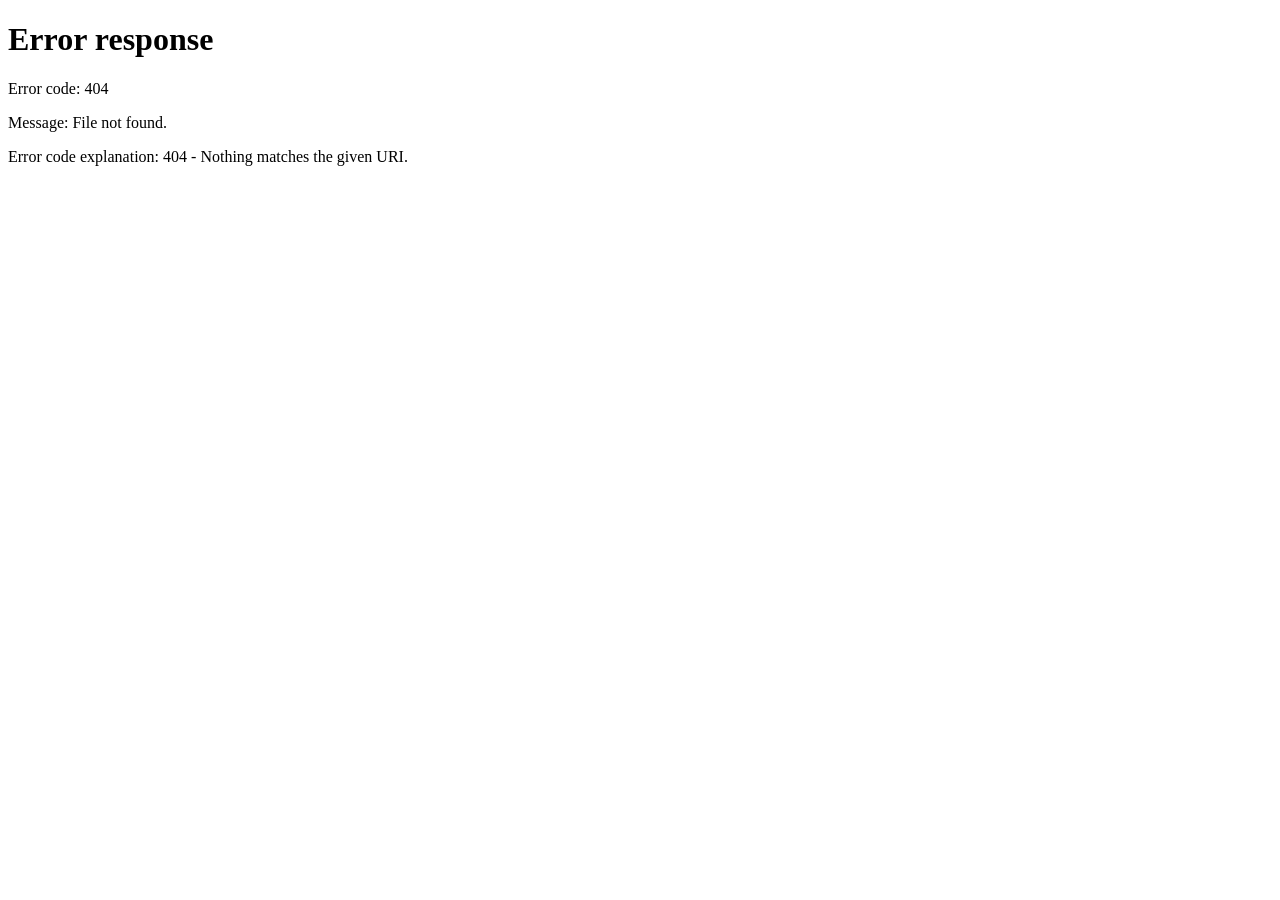
==== commit 509ab34d: "feat: initialize FreshFlowAI application with backend, database, and static frontend assets" ====
--- a/static/index.html
+++ b/static/index.html
@@ -1,672 +1,13 @@
+<!-- FreshFlow entry point: serves the landing experience with initial loading screen -->
 <!DOCTYPE html>
 <html lang="en">
 <head>
   <meta charset="utf-8"/>
-  <meta name="viewport" content="width=device-width, initial-scale=1.0"/>
-  <title>FreshFlow — Restaurant Intelligence</title>
-  <meta name="description" content="FreshFlow ML-powered restaurant operations: demand forecasting, waste prevention, and intelligent purchasing."/>
-  <link rel="preconnect" href="https://fonts.googleapis.com"/>
-  <link rel="preconnect" href="https://fonts.gstatic.com" crossorigin=""/>
-  <link href="https://fonts.googleapis.com/css2?family=Inter:wght@300;400;500;600;700&display=swap" rel="stylesheet"/>
-  <link href="https://fonts.googleapis.com/css2?family=Material+Symbols+Outlined:opsz,wght,FILL,GRAD@20..48,100..700,0..1,-50..200" rel="stylesheet"/>
-  <link href="/static/styles.css" rel="stylesheet"/>
+  <meta http-equiv="refresh" content="0; url=/landing"/>
+  <title>FreshFlow — Redirecting...</title>
+  <script>window.location.href = '/landing';</script>
 </head>
 <body>
-
-<!-- APP LAUNCH SCREEN (3-Second Animated App Startup Symbol) -->
-<div id="appLaunchScreen" class="app-launch-screen">
-  <div class="launch-content">
-    <div class="launch-symbol-container">
-      <div class="launch-pulse-ring ring-1"></div>
-      <div class="launch-pulse-ring ring-2"></div>
-      <div class="launch-pulse-ring ring-3"></div>
-      <div class="launch-symbol">
-        <svg viewBox="0 0 72 72" fill="none" xmlns="http://www.w3.org/2000/svg" class="launch-svg">
-          <defs>
-            <linearGradient id="flowGrad" x1="0%" y1="0%" x2="100%" y2="100%">
-              <stop offset="0%" stop-color="#10b981"/>
-              <stop offset="50%" stop-color="#06b6d4"/>
-              <stop offset="100%" stop-color="#6366f1"/>
-            </linearGradient>
-            <filter id="glowFilter" x="-20%" y="-20%" width="140%" height="140%">
-              <feGaussianBlur stdDeviation="3" result="blur"/>
-              <feComposite in="SourceGraphic" in2="blur" operator="over"/>
-            </filter>
-          </defs>
-          <circle cx="36" cy="36" r="32" stroke="rgba(15, 23, 42, 0.12)" stroke-width="2" stroke-dasharray="4 4" class="launch-ring-spin"/>
-          <circle cx="36" cy="36" r="25" fill="rgba(16, 185, 129, 0.1)" stroke="url(#flowGrad)" stroke-width="2.5" class="launch-ring-pulse"/>
-          <path d="M26 44C26 34.0589 34.0589 26 44 26V32C37.3726 32 32 37.3726 32 44H26Z" fill="url(#flowGrad)"/>
-          <path d="M46 28C46 37.9411 37.9411 46 28 46V40C34.6274 40 40 34.6274 40 28H46Z" fill="#10b981"/>
-          <circle cx="36" cy="36" r="4.5" fill="#0f172a"/>
-          <circle cx="36" cy="36" r="2" fill="#10b981"/>
-        </svg>
-      </div>
-    </div>
-
-    <div class="launch-brand">
-      <div class="launch-title-row">
-        <h1 class="launch-title">FreshFlow</h1>
-        <span class="launch-ai-tag">AI OS</span>
-      </div>
-      <p class="launch-subtitle">Autonomous Restaurant Intelligence Platform</p>
-    </div>
-
-    <div class="launch-progress-wrap">
-      <div class="launch-progress-bar">
-        <div id="launchProgressFill" class="launch-progress-fill"></div>
-      </div>
-      <div class="launch-status-row">
-        <span id="launchStatusText" class="launch-status-text">Initializing neural forecasting models...</span>
-        <span id="launchPercent" class="launch-percent">0%</span>
-      </div>
-    </div>
-
-    <div class="launch-meta">
-      <span>v2.4.0 Engine</span>
-      <span class="launch-meta-dot">·</span>
-      <span>XGBoost + LightGBM</span>
-      <span class="launch-meta-dot">·</span>
-      <span class="launch-live-badge"><span class="badge-dot"></span>Live</span>
-    </div>
-  </div>
-</div>
-
-<!-- NATIVE APP SYSTEM BAR -->
-<div class="app-system-bar">
-  <div style="display:flex;align-items:center;gap:1rem;">
-    <span class="sys-pill"><span class="sys-dot"></span> FRESHFLOW AI ENGINE v2.4</span>
-    <span style="opacity:0.6;">·</span>
-    <span style="opacity:0.8;">RESTAURANT INTELLIGENCE OS</span>
-  </div>
-  <div style="display:flex;align-items:center;gap:1rem;">
-    <button class="replay-btn" type="button" onclick="window.triggerAppLaunch(3000)" title="Replay 3-second app startup animation">
-      <span class="material-symbols-outlined" style="font-size:12px;">play_circle</span>
-      Replay App Splash
-    </button>
-    <a href="/dashboard" class="replay-btn" style="text-decoration:none;" title="View Executive Dashboard"><span>Executive Dashboard &rarr;</span></a>
-  </div>
-</div>
-
-<!-- HEADER -->
-<header class="site-header">
-  <div class="header-inner">
-    <div class="header-row1">
-      <div style="display:flex;align-items:center;gap:1.25rem;">
-        <div class="brand" onclick="app.switchTab('home')">
-          <div class="brand-icon"><span class="material-symbols-outlined" style="font-size:18px;">update</span></div>
-          <div>
-            <div class="brand-name">FreshFlow</div>
-            <div class="brand-sub">Restaurant Intelligence</div>
-          </div>
-        </div>
-        <span class="status-pill" style="display:none;" id="statusPill">
-          <span class="status-dot"></span> ML Online
-        </span>
-        <span class="status-pill">
-          <span class="status-dot"></span> ML Online
-        </span>
-      </div>
-
-      <div class="header-actions">
-        <select id="restaurantSelect" class="rest-select">
-          <option value="R01">Restaurant A</option>
-          <option value="R02">Restaurant B</option>
-          <option value="all">All Locations</option>
-        </select>
-        <button id="btnRunAnalysis" class="btn btn-primary" type="button">
-          <span class="material-symbols-outlined" style="font-size:16px;">refresh</span>
-          Run Analysis
-        </button>
-        <button class="btn btn-ghost btn-icon" type="button" title="Notifications">
-          <span class="material-symbols-outlined" style="font-size:18px;">notifications</span>
-        </button>
-        <div style="width:32px;height:32px;border-radius:50%;background:var(--accent);color:#fff;display:flex;align-items:center;justify-content:center;">
-          <span class="material-symbols-outlined" style="font-size:16px;">person</span>
-        </div>
-      </div>
-    </div>
-
-    <nav class="tab-bar" id="mainNav">
-      <button class="tab-btn active" data-tab="home" type="button">Home</button>
-      <button class="tab-btn" data-tab="stock" type="button">Stock</button>
-      <button class="tab-btn" data-tab="forecast" type="button">Forecast</button>
-      <button class="tab-btn" data-tab="actions" type="button">
-        Actions <span id="pendingActionsBadge" class="tab-badge">0</span>
-      </button>
-      <button class="tab-btn" data-tab="analytics" type="button">Analytics</button>
-    </nav>
-  </div>
-</header>
-
-<!-- MAIN -->
-<main class="main-wrap">
-
-  <!-- ======= TAB: HOME ======= -->
-  <section id="tab-home" class="tab-content active">
-
-    <!-- Page header -->
-    <div class="page-header scroll-reveal">
-      <div>
-        <p style="font-size:0.72rem;font-weight:600;text-transform:uppercase;letter-spacing:0.06em;color:var(--text-3);margin-bottom:0.25rem;">
-          Daily Intelligence &nbsp;·&nbsp; <span id="reportAsOfDate">—</span>
-        </p>
-        <h1 class="page-title">Tomorrow's Plan</h1>
-        <p class="page-sub">Planning date: <strong id="reportPlanningDate">—</strong></p>
-      </div>
-      <div class="page-actions">
-        <button id="btnQuickRefresh" class="btn btn-outline" type="button">
-          <span class="material-symbols-outlined" style="font-size:15px;">refresh</span> Refresh
-        </button>
-        <button class="btn btn-outline" type="button" onclick="window.print()">
-          <span class="material-symbols-outlined" style="font-size:15px;">ios_share</span> Export
-        </button>
-      </div>
-    </div>
-
-    <!-- KPIs -->
-    <div class="kpi-grid">
-      <div class="kpi-card scroll-reveal delay-1">
-        <div class="kpi-label">Predicted Orders</div>
-        <div id="kpiPredictedOrders" class="kpi-value">—</div>
-        <div class="kpi-foot">
-          <span>Dish demand forecast</span>
-          <span class="kpi-trend up">↑ 8.4%</span>
-        </div>
-      </div>
-      <div class="kpi-card scroll-reveal delay-2">
-        <div class="kpi-label">At-Risk Ingredients</div>
-        <div id="kpiIngredientsAtRisk" class="kpi-value danger">—</div>
-        <div class="kpi-foot">
-          <span>Expiry within 3 days</span>
-          <span style="color:var(--danger);font-weight:600;">Action needed</span>
-        </div>
-      </div>
-      <div class="kpi-card scroll-reveal delay-3">
-        <div class="kpi-label">Recommended Purchase</div>
-        <div id="kpiPurchaseValue" class="kpi-value">—</div>
-        <div class="kpi-foot">
-          <span>PO cutoff 07:00 AM</span>
-          <span>Auto-drafted</span>
-        </div>
-      </div>
-      <div class="kpi-card scroll-reveal delay-4">
-        <div class="kpi-label">Waste Avoided (Est.)</div>
-        <div id="kpiWasteAvoided" class="kpi-value success">—</div>
-        <div class="kpi-foot">
-          <span>Confidence Index</span>
-          <span class="kpi-trend up" style="color:var(--success);">94.2%</span>
-        </div>
-      </div>
-    </div>
-
-    <!-- Priority banner -->
-    <div class="priority-banner scroll-reveal">
-      <div style="flex:1;min-width:0;">
-        <div class="priority-tag">↑ Top Priority Recommendation</div>
-        <div class="priority-title" id="priorityActionTitle">Loading…</div>
-        <div class="priority-sub" id="priorityActionWhy">—</div>
-      </div>
-      <div style="display:flex;align-items:center;gap:1.25rem;flex-shrink:0;flex-wrap:wrap;">
-        <div>
-          <div style="font-size:0.67rem;color:var(--text-3);font-weight:600;text-transform:uppercase;letter-spacing:0.06em;">Avoidable Exposure</div>
-          <div id="priorityActionCost" class="priority-cost">—</div>
-        </div>
-        <button class="btn btn-primary" onclick="app.switchTab('actions')" type="button">
-          Review Actions <span class="material-symbols-outlined" style="font-size:14px;">arrow_forward</span>
-        </button>
-      </div>
-    </div>
-
-    <!-- Two column: risk + forecast preview -->
-    <div class="two-col scroll-reveal">
-      <!-- Waste risk -->
-      <div class="card">
-        <div class="card-header">
-          <span class="card-title">
-            <span style="width:7px;height:7px;border-radius:50%;background:var(--danger);display:inline-block;"></span>
-            Highest Waste Risk
-          </span>
-          <button class="card-link" onclick="app.switchTab('stock')" type="button">
-            View All <span class="material-symbols-outlined" style="font-size:13px;">arrow_forward</span>
-          </button>
-        </div>
-        <div class="acc-list" id="homeRiskList">
-          <div style="padding:2rem;text-align:center;color:var(--text-3);font-size:0.82rem;">Loading…</div>
-        </div>
-      </div>
-
-      <!-- Demand forecast -->
-      <div class="card">
-        <div class="card-header">
-          <span class="card-title">
-            <span style="width:7px;height:7px;border-radius:50%;background:var(--accent);display:inline-block;"></span>
-            High Demand Dishes
-          </span>
-          <button class="card-link" onclick="app.switchTab('forecast')" type="button">
-            View All <span class="material-symbols-outlined" style="font-size:13px;">arrow_forward</span>
-          </button>
-        </div>
-        <div class="acc-list" id="homeForecastList">
-          <div style="padding:2rem;text-align:center;color:var(--text-3);font-size:0.82rem;">Loading…</div>
-        </div>
-      </div>
-    </div>
-
-    <!-- Demand histogram -->
-    <div class="card chart-card scroll-reveal">
-      <div class="card-header">
-        <span class="card-title">Hourly Demand Distribution</span>
-        <span style="font-size:0.72rem;color:var(--text-3);">vs Kitchen Prep Window</span>
-      </div>
-      <div class="chart-bars" id="demandHistogram">
-        <!-- Bars injected below -->
-      </div>
-      <div class="chart-labels" id="demandHistogramLabels"></div>
-    </div>
-
-    <!-- Telemetry strip -->
-    <div style="display:flex;align-items:center;justify-content:space-between;padding:0.75rem 1rem;background:var(--bg-card);border:1px solid var(--border);border-radius:var(--radius-md);margin-bottom:1.5rem;" class="scroll-reveal">
-      <div style="display:flex;align-items:center;gap:0.65rem;">
-        <span class="material-symbols-outlined" style="color:var(--text-3);font-size:18px;">terminal</span>
-        <span style="font-size:0.82rem;font-weight:500;color:var(--text-2);">Telemetry Linked: Kitchen Station 01 (R01)</span>
-      </div>
-      <span style="font-size:0.72rem;color:var(--text-3);">Sync: 15s</span>
-    </div>
-
-    <div class="disclaimer scroll-reveal" id="reportNoteText">
-      <strong>Estimated, not verified.</strong> Based on synthetic data; a live pilot is needed to confirm savings.
-    </div>
-  </section>
-
-
-  <!-- ======= TAB: STOCK ======= -->
-  <section id="tab-stock" class="tab-content">
-    <div class="page-header scroll-reveal">
-      <div>
-        <h1 class="page-title">Stock &amp; Expiry</h1>
-        <p class="page-sub">Risk-scored closing stock and shelf-life tracker</p>
-      </div>
-      <div class="page-actions">
-        <button class="btn btn-outline" onclick="app.openModal('modalAddStock')" type="button">
-          <span class="material-symbols-outlined" style="font-size:15px;">add_box</span> Add Stock
-        </button>
-        <button class="btn btn-danger-outline" onclick="app.openModal('modalRecordWaste')" type="button">
-          <span class="material-symbols-outlined" style="font-size:15px;">delete</span> Log Waste
-        </button>
-      </div>
-    </div>
-
-    <div class="filter-row scroll-reveal">
-      <div class="search-input-wrap">
-        <span class="material-symbols-outlined" style="font-size:16px;color:var(--text-4);">search</span>
-        <input id="inventorySearch" type="text" placeholder="Search ingredient…"/>
-      </div>
-      <select id="inventoryCategoryFilter" class="form-select">
-        <option value="all">All Categories</option>
-        <option value="Dairy">Dairy</option>
-        <option value="Produce">Produce</option>
-        <option value="Dry">Dry Goods</option>
-      </select>
-      <select id="inventoryRiskFilter" class="form-select">
-        <option value="all">All Risk Levels</option>
-        <option value="High">High Risk</option>
-        <option value="Medium">Medium Risk</option>
-        <option value="Low">Low Risk</option>
-      </select>
-    </div>
-
-    <div class="card scroll-reveal">
-      <div class="card-header">
-        <span class="card-title">Inventory — <span id="stockCountLabel" style="color:var(--text-3);font-weight:400;">all items</span></span>
-      </div>
-      <div class="acc-list" id="inventoryAccList">
-        <div style="padding:2.5rem;text-align:center;color:var(--text-3);font-size:0.82rem;">Loading stock balances…</div>
-      </div>
-    </div>
-  </section>
-
-
-  <!-- ======= TAB: FORECAST ======= -->
-  <section id="tab-forecast" class="tab-content">
-    <div class="page-header scroll-reveal">
-      <div>
-        <h1 class="page-title">Demand &amp; Prep Forecast</h1>
-        <p class="page-sub">Poisson + Quantile Regressor · 80% confidence intervals</p>
-      </div>
-      <div class="page-actions">
-        <button class="btn btn-outline" onclick="app.toggleSimulator()" type="button">
-          <span class="material-symbols-outlined" style="font-size:15px;">tune</span> What-If Simulator
-        </button>
-      </div>
-    </div>
-
-    <!-- Simulator (collapsed by default) -->
-    <div id="simulatorCard" class="card section-gap" style="display:none;">
-      <div class="card-header">
-        <span class="card-title">
-          <span class="material-symbols-outlined" style="font-size:16px;color:var(--text-3);">psychology</span>
-          What-If Demand Simulator
-        </span>
-        <button class="btn btn-ghost btn-sm" onclick="app.toggleSimulator()" type="button">Close</button>
-      </div>
-      <div style="padding:1.25rem;">
-        <div style="display:grid;grid-template-columns:repeat(auto-fit,minmax(170px,1fr));gap:0.85rem;margin-bottom:1rem;">
-          <div class="form-group">
-            <label class="form-label">Restaurant</label>
-            <select id="simRestId" class="form-select-full">
-              <option value="R01">Restaurant A</option>
-              <option value="R02">Restaurant B</option>
-            </select>
-          </div>
-          <div class="form-group">
-            <label class="form-label">Dish</label>
-            <select id="simDishId" class="form-select-full">
-              <option value="D01">Paneer Tikka</option>
-              <option value="D02">Dal Makhani</option>
-              <option value="D03">Veg Biryani</option>
-              <option value="D04">Butter Naan</option>
-              <option value="D05">Chole Bhature</option>
-              <option value="D06">Palak Paneer</option>
-              <option value="D07">Jeera Rice</option>
-              <option value="D08">Masala Dosa</option>
-              <option value="D09">Veg Thali</option>
-              <option value="D10">Samosa Chaat</option>
-            </select>
-          </div>
-          <div class="form-group">
-            <label class="form-label">Target Date</label>
-            <input id="simDate" type="date" value="2026-01-01" class="form-input"/>
-          </div>
-          <div class="form-group">
-            <label class="form-label">Selling Price (₹)</label>
-            <input id="simPrice" type="number" placeholder="Default list price" class="form-input"/>
-          </div>
-          <div class="form-group">
-            <label class="form-label">Avg Temp (°C)</label>
-            <input id="simTemp" type="number" value="24.0" step="0.5" class="form-input"/>
-          </div>
-          <div class="form-group">
-            <label class="form-label">Rainfall (mm)</label>
-            <input id="simRain" type="number" value="0.0" step="1.0" class="form-input"/>
-          </div>
-          <div class="form-group" style="justify-content:flex-end;gap:0.5rem;padding-top:1.25rem;">
-            <label style="display:flex;align-items:center;gap:0.4rem;font-size:0.78rem;cursor:pointer;">
-              <input id="simPromo" type="checkbox"/> Promo Active
-            </label>
-            <label style="display:flex;align-items:center;gap:0.4rem;font-size:0.78rem;cursor:pointer;">
-              <input id="simHoliday" type="checkbox"/> Holiday
-            </label>
-          </div>
-        </div>
-        <div style="display:flex;justify-content:flex-end;">
-          <button id="btnRunSimulator" class="btn btn-primary" onclick="app.runDemandSimulator()" type="button">
-            <span class="material-symbols-outlined" style="font-size:15px;">play_arrow</span> Run Prediction
-          </button>
-        </div>
-        <div id="simResultBox" style="display:none;margin-top:1rem;padding:1rem;background:var(--bg-subtle);border-radius:var(--radius-md);border:1px solid var(--border-light);">
-          <div style="display:flex;justify-content:space-between;align-items:center;margin-bottom:0.75rem;">
-            <span id="simResultDishName" style="font-weight:600;font-size:0.9rem;color:var(--text-1);">—</span>
-            <span id="simResultConfidence" class="badge badge-dark">—</span>
-          </div>
-          <div style="display:grid;grid-template-columns:repeat(auto-fit,minmax(130px,1fr));gap:0.75rem;text-align:center;">
-            <div><div style="font-size:0.65rem;color:var(--text-4);font-weight:600;text-transform:uppercase;letter-spacing:0.05em;">Median</div><div id="simResultMedian" style="font-size:1.5rem;font-weight:700;color:var(--text-1);">—</div></div>
-            <div><div style="font-size:0.65rem;color:var(--text-4);font-weight:600;text-transform:uppercase;letter-spacing:0.05em;">80% Range</div><div id="simResultRange" style="font-size:1.5rem;font-weight:700;color:var(--text-1);">—</div></div>
-            <div><div style="font-size:0.65rem;color:var(--text-4);font-weight:600;text-transform:uppercase;letter-spacing:0.05em;">Total Prep</div><div id="simResultPrep" style="font-size:1.5rem;font-weight:700;color:var(--text-1);">—</div></div>
-            <div><div style="font-size:0.65rem;color:var(--text-4);font-weight:600;text-transform:uppercase;letter-spacing:0.05em;">Cook Now</div><div id="simResultBatch" style="font-size:1.5rem;font-weight:700;color:var(--text-1);">—</div></div>
-          </div>
-        </div>
-      </div>
-    </div>
-
-    <!-- Dish Forecast accordion -->
-    <div class="card section-gap scroll-reveal">
-      <div class="card-header">
-        <span class="card-title">Dish Demand Forecast &amp; Prep Plan</span>
-        <select id="forecastCategoryFilter" class="form-select" style="height:28px;font-size:0.75rem;">
-          <option value="all">All</option>
-          <option value="Starter">Starters</option>
-          <option value="Main Course">Main Course</option>
-          <option value="Rice &amp; Biryani">Rice</option>
-          <option value="Breads">Breads</option>
-          <option value="Combos">Combos</option>
-        </select>
-      </div>
-      <div class="acc-list" id="forecastAccList">
-        <div style="padding:2rem;text-align:center;color:var(--text-3);font-size:0.82rem;">Loading forecasts…</div>
-      </div>
-    </div>
-
-    <!-- Purchase plan accordion -->
-    <div class="card scroll-reveal">
-      <div class="card-header">
-        <span class="card-title">Recipe-Driven Purchase Plan</span>
-        <span id="totalPurchaseValueBadge" class="badge badge-dark">Total: ₹0.00</span>
-      </div>
-      <div class="acc-list" id="purchasePlanAccList">
-        <div style="padding:2rem;text-align:center;color:var(--text-3);font-size:0.82rem;">Loading purchase plan…</div>
-      </div>
-    </div>
-  </section>
-
-
-  <!-- ======= TAB: ACTIONS ======= -->
-  <section id="tab-actions" class="tab-content">
-    <div class="page-header scroll-reveal">
-      <div>
-        <h1 class="page-title">Operational Actions</h1>
-        <p class="page-sub">Ranked interventions · Avoidable cost × Feasibility</p>
-      </div>
-      <div class="page-actions">
-        <button class="btn btn-outline" onclick="app.resetActions()" type="button">
-          <span class="material-symbols-outlined" style="font-size:15px;">restart_alt</span> Reset All
-        </button>
-      </div>
-    </div>
-
-    <div class="stat-strip scroll-reveal">
-      <div class="stat-item">
-        <div class="stat-label">Pending</div>
-        <div id="actionsPendingCount" class="stat-val">0</div>
-      </div>
-      <div style="width:1px;height:32px;background:var(--border);"></div>
-      <div class="stat-item">
-        <div class="stat-label">Completed</div>
-        <div id="actionsCompletedCount" class="stat-val success">0</div>
-      </div>
-      <div style="width:1px;height:32px;background:var(--border);"></div>
-      <div class="stat-item">
-        <div class="stat-label">Captured Savings</div>
-        <div id="actionsCapturedSavings" class="stat-val success">₹0.00</div>
-      </div>
-    </div>
-
-    <div class="filter-row scroll-reveal">
-      <select id="actionTypeFilter" class="form-select">
-        <option value="all">All Types</option>
-        <option value="use_existing_stock">Use Existing Stock</option>
-        <option value="hold_purchase">Hold Purchase</option>
-        <option value="stage_preparation">Stage Preparation</option>
-      </select>
-      <select id="actionStatusFilter" class="form-select">
-        <option value="all">All Statuses</option>
-        <option value="pending" selected>Pending</option>
-        <option value="completed">Completed</option>
-        <option value="deferred">Deferred</option>
-        <option value="dismissed">Dismissed</option>
-      </select>
-    </div>
-
-    <div class="card scroll-reveal">
-      <div class="acc-list" id="actionsContainer">
-        <div style="padding:2rem;text-align:center;color:var(--text-3);font-size:0.82rem;">Loading actions…</div>
-      </div>
-    </div>
-  </section>
-
-
-  <!-- ======= TAB: ANALYTICS ======= -->
-  <section id="tab-analytics" class="tab-content">
-    <div class="page-header scroll-reveal">
-      <div>
-        <h1 class="page-title">Performance Analytics</h1>
-        <p class="page-sub">Waste breakdown · Demand history · Model benchmarks</p>
-      </div>
-    </div>
-
-    <!-- Benchmark cards -->
-    <div class="benchmark-grid scroll-reveal">
-      <div class="card" style="padding:1.25rem;">
-        <div style="font-size:0.7rem;font-weight:700;text-transform:uppercase;letter-spacing:0.06em;color:var(--text-3);margin-bottom:0.75rem;">Model 1 — Demand Forecast <span class="badge badge-dark" style="margin-left:0.35rem;">GBM Poisson</span></div>
-        <div class="metric-row"><span class="metric-key">Test WAPE</span><span class="metric-val success">17.6%</span></div>
-        <div class="metric-row"><span class="metric-key">Test MAE</span><span class="metric-val">4.90 orders</span></div>
-        <div class="metric-row"><span class="metric-key">80% Interval Coverage</span><span class="metric-val">74.4%</span></div>
-        <p style="font-size:0.72rem;color:var(--text-3);margin-top:0.65rem;">Outperforms 28d Moving Average (20.4%) and Seasonal Naive (25.4%).</p>
-      </div>
-      <div class="card" style="padding:1.25rem;">
-        <div style="font-size:0.7rem;font-weight:700;text-transform:uppercase;letter-spacing:0.06em;color:var(--text-3);margin-bottom:0.75rem;">Model 2 — Ingredient Risk <span class="badge badge-dark" style="margin-left:0.35rem;">GBM Classifier</span></div>
-        <div class="metric-row"><span class="metric-key">ROC-AUC</span><span class="metric-val success">0.9133</span></div>
-        <div class="metric-row"><span class="metric-key">PR-AUC</span><span class="metric-val success">0.8506</span></div>
-        <div class="metric-row"><span class="metric-key">Brier Score</span><span class="metric-val">0.101</span></div>
-        <p style="font-size:0.72rem;color:var(--text-3);margin-top:0.65rem;">Beats heuristic days-to-expiry (0.878) and stock cover checks (0.243).</p>
-      </div>
-      <div class="card" style="padding:1.25rem;">
-        <div style="font-size:0.7rem;font-weight:700;text-transform:uppercase;letter-spacing:0.06em;color:var(--text-3);margin-bottom:0.75rem;">Engine 3 — Recipe Planning <span class="badge badge-neutral" style="margin-left:0.35rem;">Deterministic</span></div>
-        <div class="metric-row"><span class="metric-key">With Prep Yield Loss</span><span class="metric-val success">0.1% error</span></div>
-        <div class="metric-row"><span class="metric-key">Without Yield Loss</span><span class="metric-val danger">5.8% error</span></div>
-        <div class="metric-row"><span class="metric-key">Safety Buffer</span><span class="metric-val">+10% on Median</span></div>
-        <p style="font-size:0.72rem;color:var(--text-3);margin-top:0.65rem;">Incorporates culinary losses, MOQs, and delivery lead times.</p>
-      </div>
-    </div>
-
-    <div class="two-col scroll-reveal">
-      <!-- Waste by reason -->
-      <div class="card" style="padding:1.25rem;">
-        <div style="display:flex;align-items:center;justify-content:space-between;margin-bottom:1rem;">
-          <span style="font-size:0.88rem;font-weight:600;color:var(--text-1);">Waste by Reason</span>
-          <span id="totalWasteCostLabel" style="font-size:0.8rem;font-weight:700;color:var(--danger);">Total: ₹0.00</span>
-        </div>
-        <div class="progress-bar-wrap" id="wasteReasonContainer">
-          <div style="color:var(--text-3);font-size:0.82rem;">Loading…</div>
-        </div>
-      </div>
-
-      <!-- Top wasted ingredients -->
-      <div class="card">
-        <div class="card-header">
-          <span class="card-title">Top Wasted Ingredients</span>
-        </div>
-        <div class="acc-list" id="wasteIngAccList">
-          <div style="padding:2rem;text-align:center;color:var(--text-3);font-size:0.82rem;">Loading…</div>
-        </div>
-      </div>
-    </div>
-
-    <!-- Demand trend chart -->
-    <div class="card scroll-reveal">
-      <div class="card-header">
-        <span class="card-title">30-Day Demand History</span>
-        <span style="font-size:0.72rem;color:var(--text-3);">Day-of-week seasonality</span>
-      </div>
-      <div class="trend-wrap" id="demandTrendChart">
-        <div style="color:var(--text-3);font-size:0.82rem;text-align:center;width:100%;padding:1rem;">Loading…</div>
-      </div>
-    </div>
-  </section>
-
-</main>
-
-<!-- FOOTER -->
-<footer class="site-footer">
-  <div class="footer-inner">
-    <span>FreshFlow OS v3.4.1 · Multi-Unit Intelligence</span>
-    <span style="display:flex;align-items:center;gap:0.5rem;">
-      <span style="width:6px;height:6px;border-radius:50%;background:var(--success);display:inline-block;"></span>
-      Sync Engine Operational · © 2025 FreshFlow
-    </span>
-  </div>
-</footer>
-
-<!-- MODALS -->
-<div id="modalAddStock" class="modal-backdrop" style="display:none;">
-  <div class="modal-box">
-    <div class="modal-header">
-      <span class="modal-title">Add Stock / Receive Delivery</span>
-      <button class="btn btn-ghost btn-icon btn-sm" onclick="app.closeModal('modalAddStock')" type="button">&times;</button>
-    </div>
-    <div class="modal-body">
-      <div class="form-group">
-        <label class="form-label">Restaurant</label>
-        <select id="modalAddStockRest" class="form-select-full">
-          <option value="R01">Restaurant A (R01)</option>
-          <option value="R02">Restaurant B (R02)</option>
-        </select>
-      </div>
-      <div class="form-group">
-        <label class="form-label">Ingredient</label>
-        <select id="modalAddStockIng" class="form-select-full"></select>
-      </div>
-      <div class="form-group">
-        <label class="form-label">Quantity Added</label>
-        <input id="modalAddStockQty" type="number" min="0.1" step="0.5" value="5.0" class="form-input"/>
-      </div>
-      <div class="form-group">
-        <label class="form-label">Days to Expiry (optional)</label>
-        <input id="modalAddStockExp" type="number" placeholder="e.g. 7" class="form-input"/>
-      </div>
-    </div>
-    <div class="modal-footer">
-      <button class="btn btn-ghost" onclick="app.closeModal('modalAddStock')" type="button">Cancel</button>
-      <button class="btn btn-primary" onclick="app.submitAddStock()" type="button">Confirm Stock</button>
-    </div>
-  </div>
-</div>
-
-<div id="modalRecordWaste" class="modal-backdrop" style="display:none;">
-  <div class="modal-box">
-    <div class="modal-header">
-      <span class="modal-title">Record Waste Event</span>
-      <button class="btn btn-ghost btn-icon btn-sm" onclick="app.closeModal('modalRecordWaste')" type="button">&times;</button>
-    </div>
-    <div class="modal-body">
-      <div class="form-group">
-        <label class="form-label">Restaurant</label>
-        <select id="modalWasteRest" class="form-select-full">
-          <option value="R01">Restaurant A (R01)</option>
-          <option value="R02">Restaurant B (R02)</option>
-        </select>
-      </div>
-      <div class="form-group">
-        <label class="form-label">Ingredient</label>
-        <select id="modalWasteIng" class="form-select-full"></select>
-      </div>
-      <div class="form-group">
-        <label class="form-label">Discard Quantity</label>
-        <input id="modalWasteQty" type="number" min="0.1" step="0.1" value="1.0" class="form-input"/>
-      </div>
-      <div class="form-group">
-        <label class="form-label">Reason</label>
-        <select id="modalWasteReason" class="form-select-full">
-          <option value="expired">Batch Expired</option>
-          <option value="spoilage">Chiller Spoilage</option>
-          <option value="over-prep">Over-preparation</option>
-        </select>
-      </div>
-      <div class="form-group">
-        <label class="form-label">Notes (optional)</label>
-        <input id="modalWasteNotes" type="text" placeholder="e.g. Found past expiry in chiller" class="form-input"/>
-      </div>
-    </div>
-    <div class="modal-footer">
-      <button class="btn btn-ghost" onclick="app.closeModal('modalRecordWaste')" type="button">Cancel</button>
-      <button class="btn btn-danger-outline" onclick="app.submitRecordWaste()" style="background:var(--danger);color:#fff;border-color:transparent;" type="button">Log Waste</button>
-    </div>
-  </div>
-</div>
-
-<!-- Toast -->
-<div id="toast" class="toast" style="display:none;"></div>
-
-<script src="/static/app.js"></script>
+  <p>Loading FreshFlow AI... If you are not redirected automatically, <a href="/landing">click here</a>.</p>
 </body>
 </html>
-
